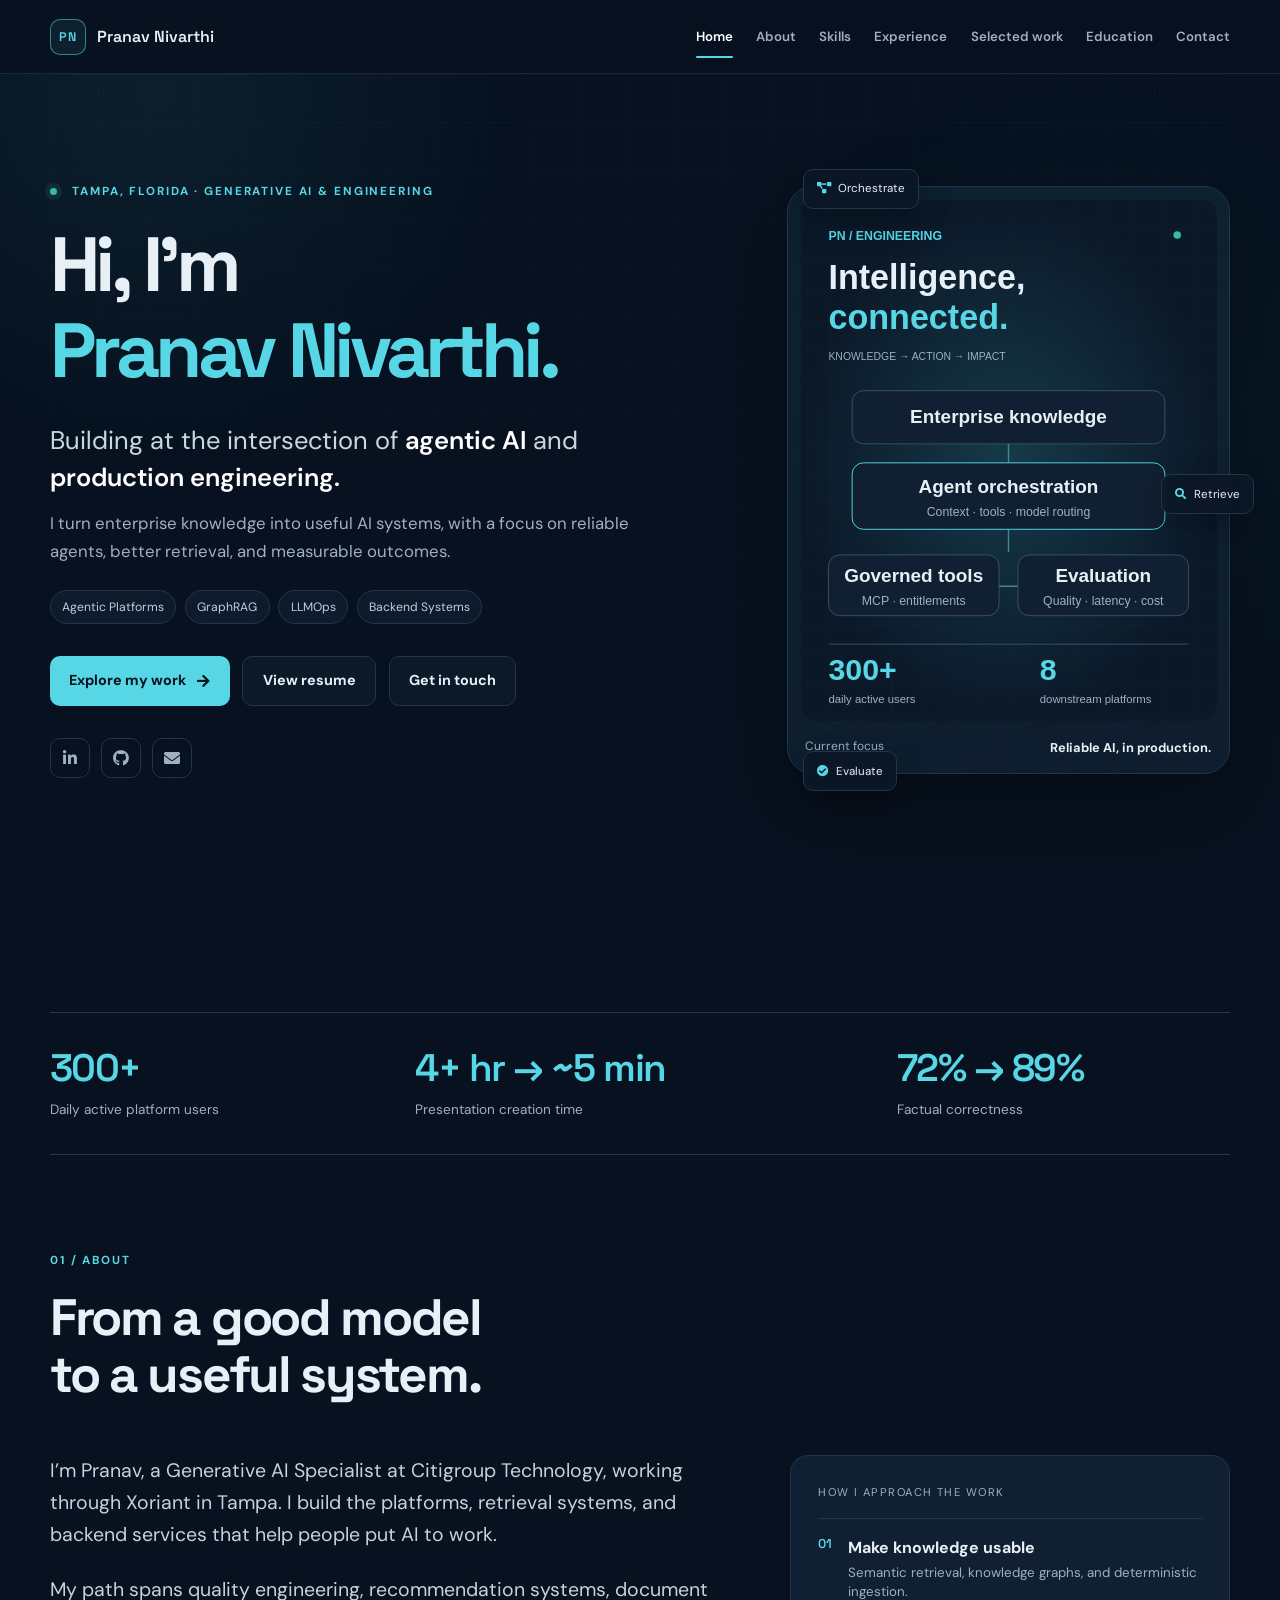
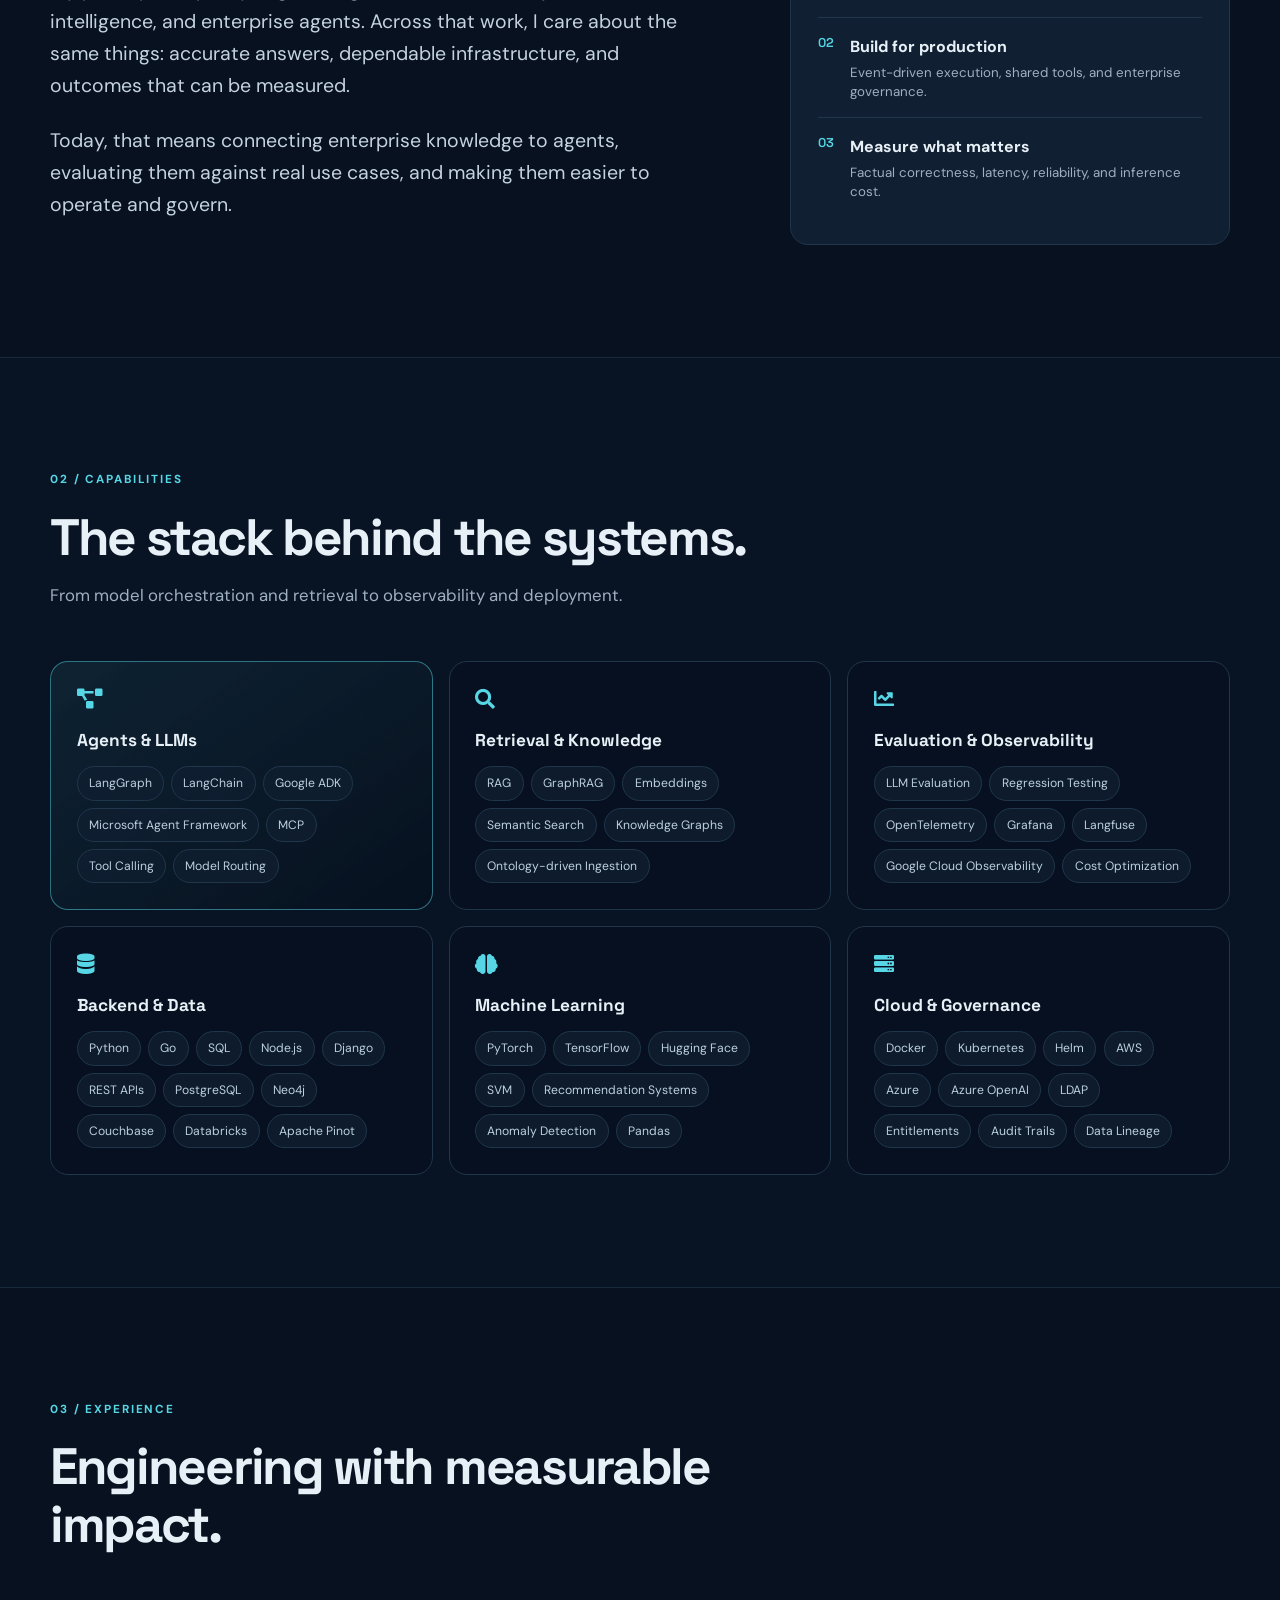
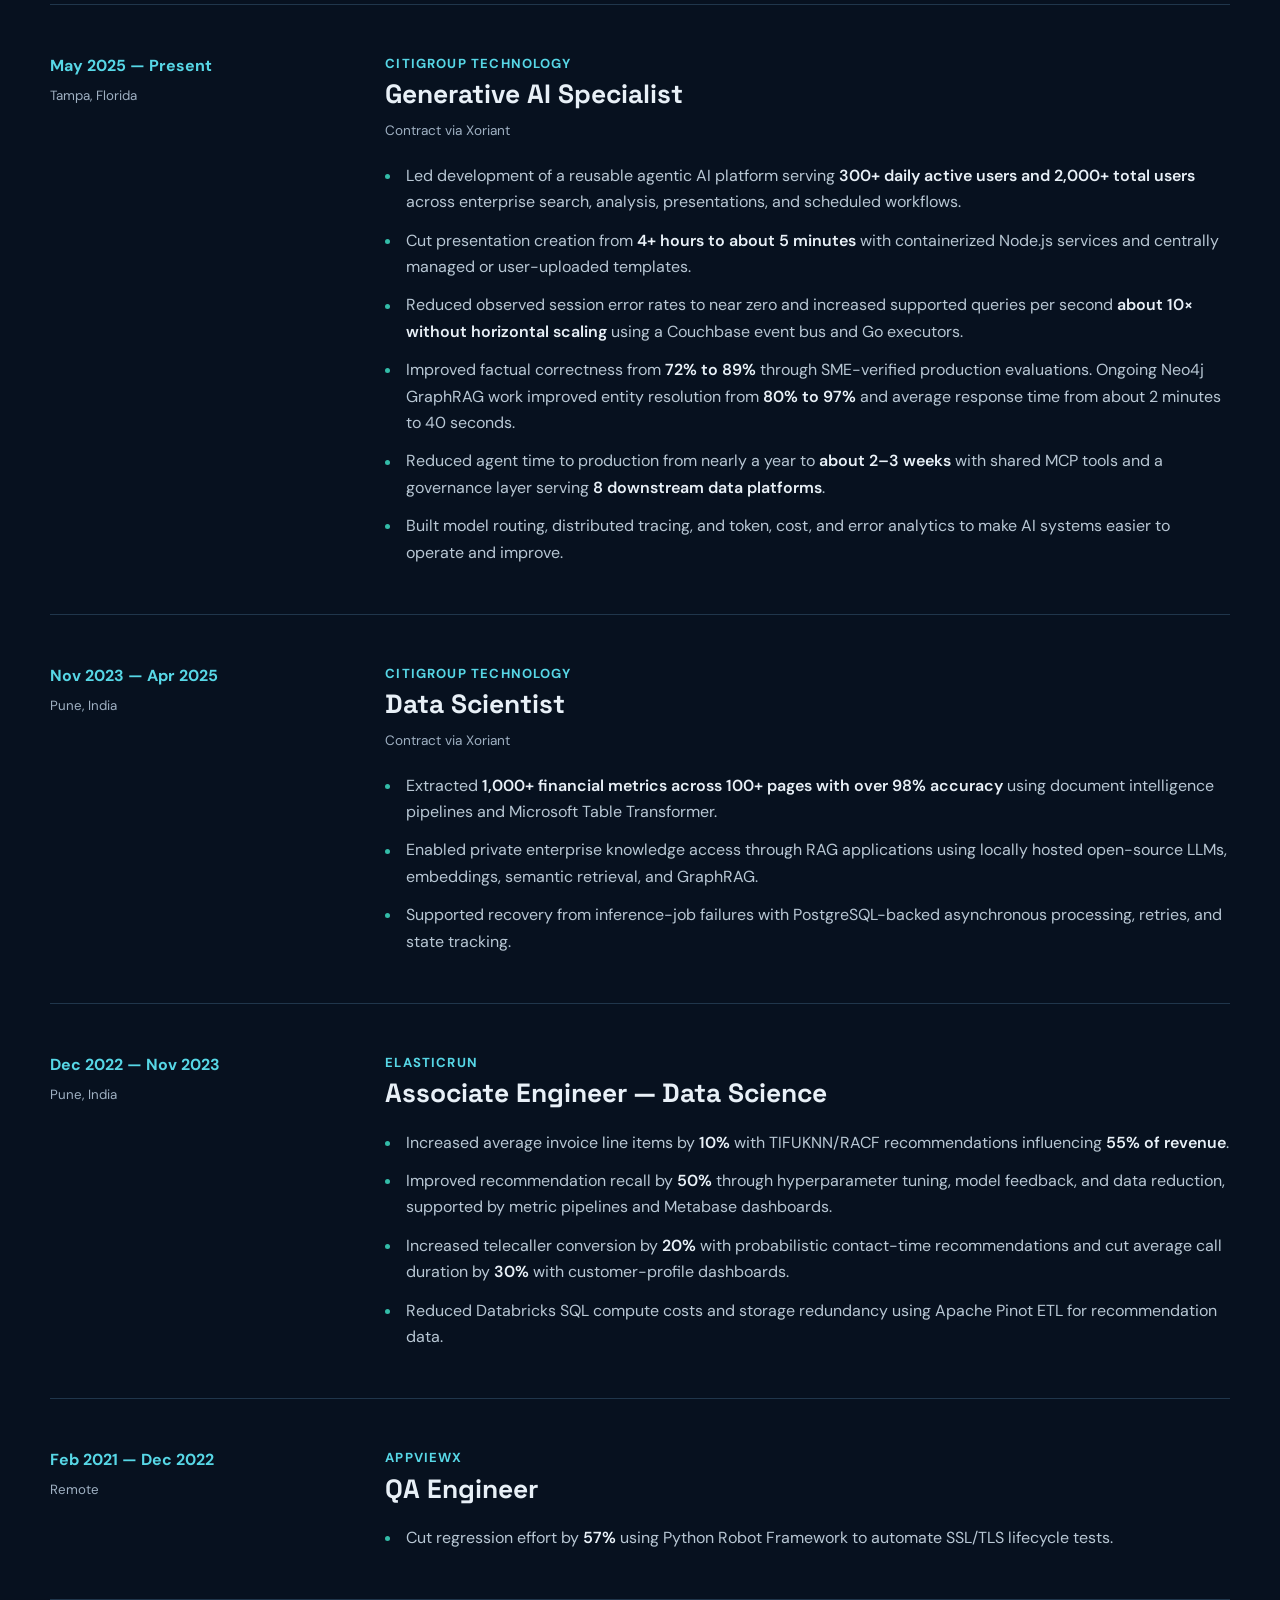
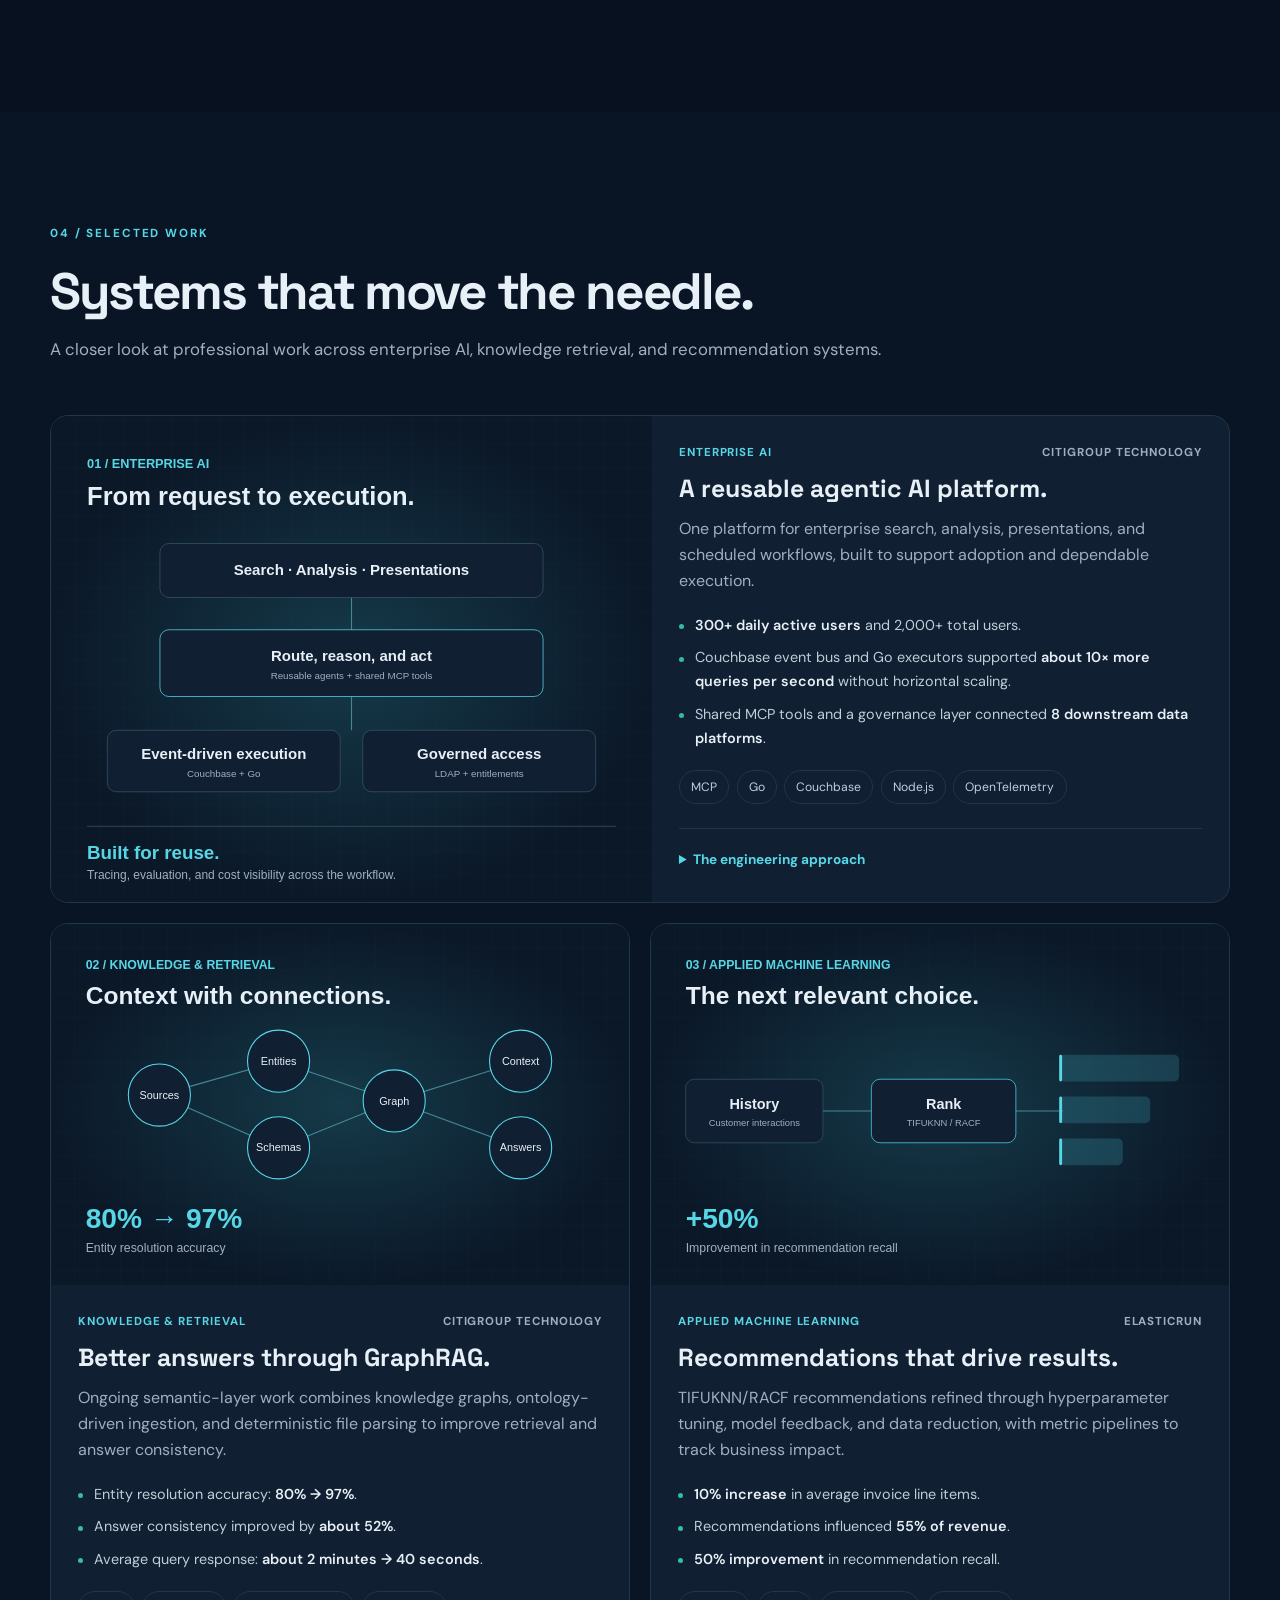
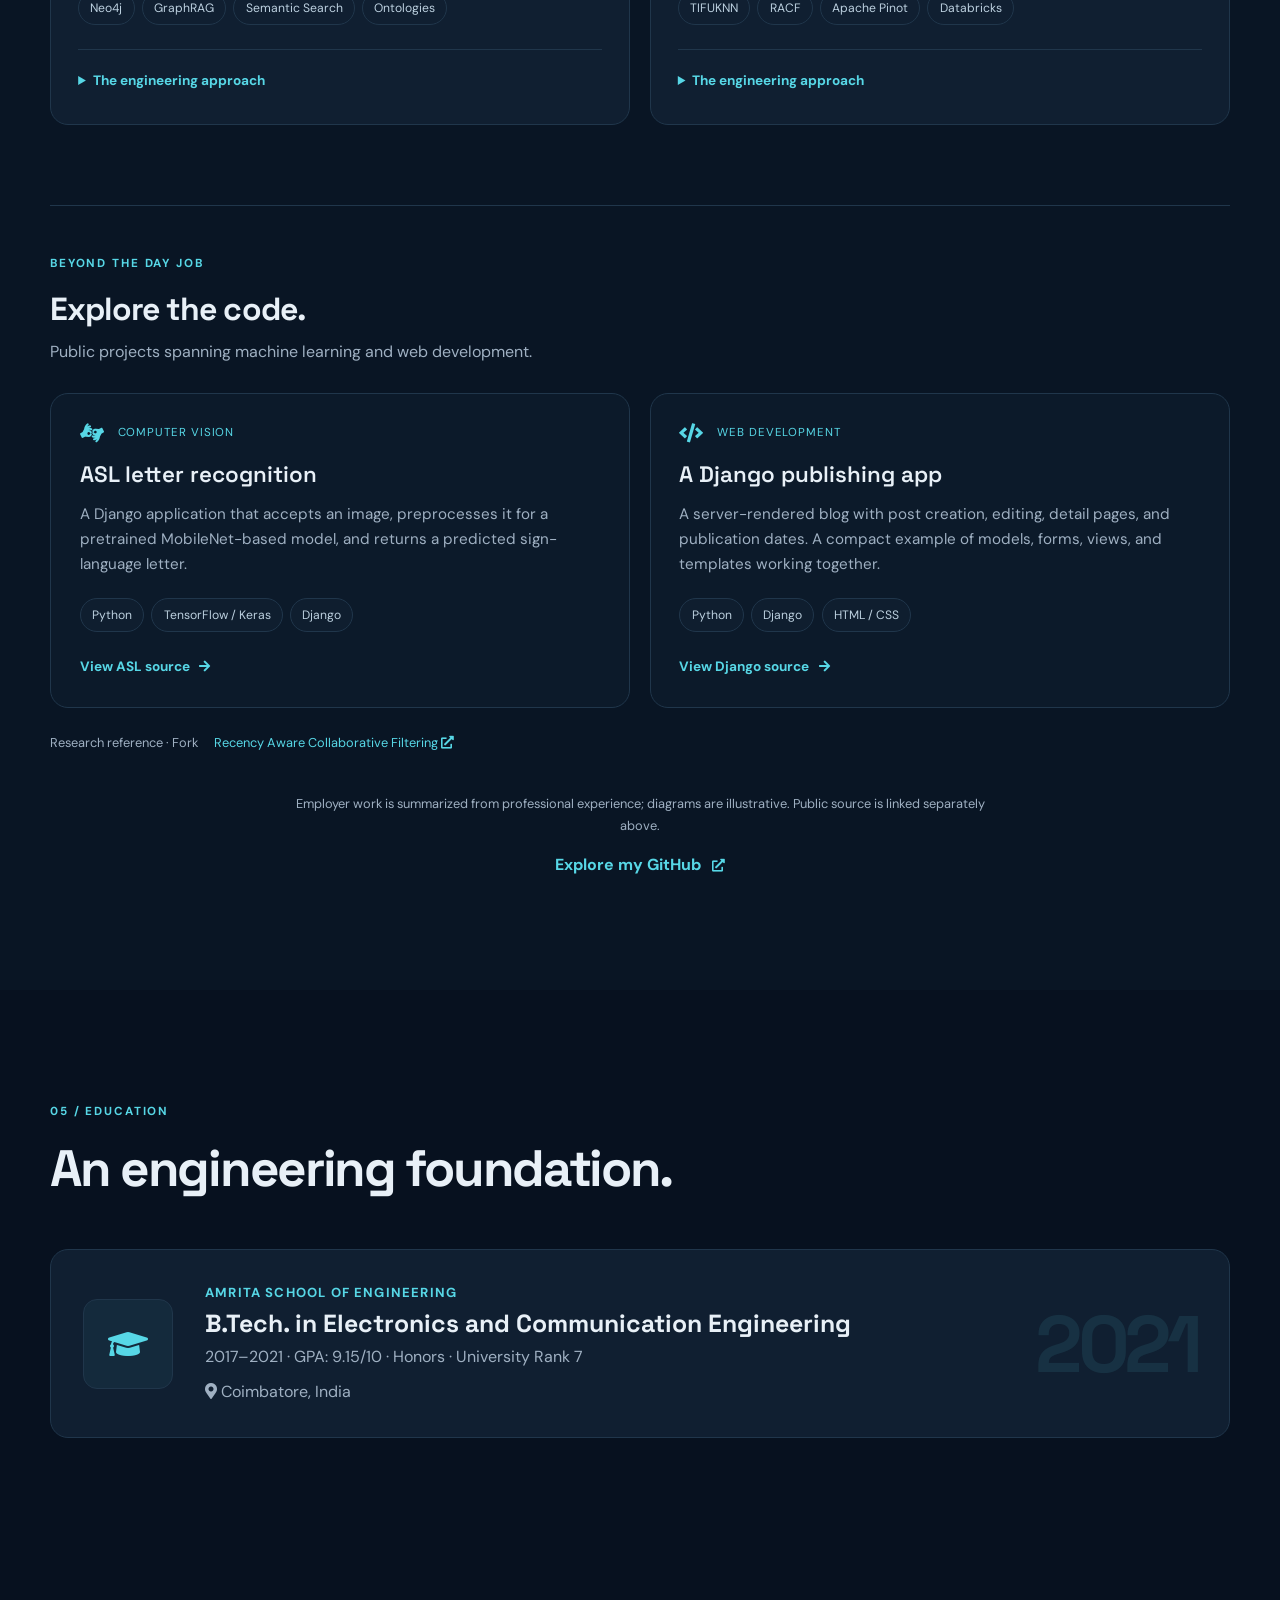
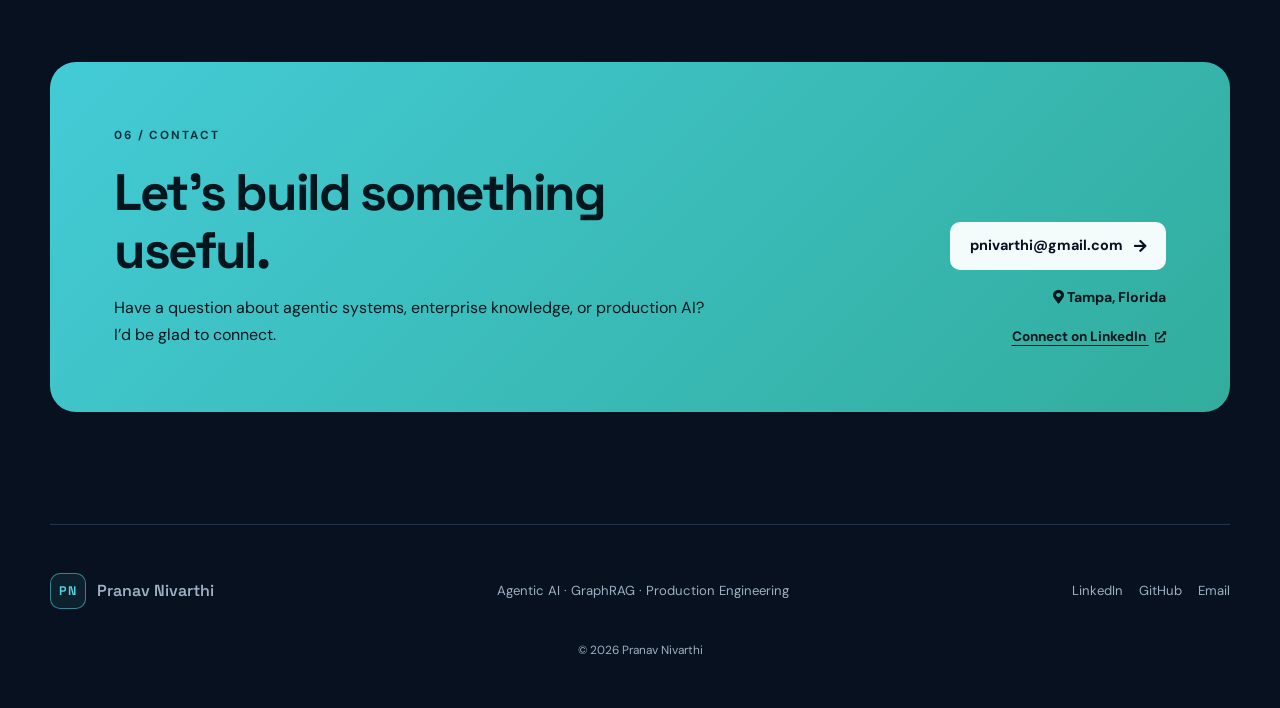
==== index.html @ 1e0ce8ba "Build Pranav Nivarthi portfolio for GitHub Pages" ====
<!DOCTYPE html>
<html lang="en">
<head>
  <meta charset="UTF-8">
  <meta name="viewport" content="width=device-width, initial-scale=1.0">
  <meta name="description" content="Pranav Nivarthi builds production AI systems: agentic platforms, GraphRAG, model evaluation, and reliable enterprise infrastructure. Based in Tampa, Florida.">
  <meta name="author" content="Pranav Nivarthi">
  <meta name="theme-color" content="#07111f">
  <meta property="og:title" content="Pranav Nivarthi | Generative AI & Platform Engineering">
  <meta property="og:description" content="From enterprise knowledge to production AI. Agentic platforms, GraphRAG, and engineering with measurable impact.">
  <meta property="og:type" content="website">
  <meta property="og:url" content="https://pnivarthi.github.io/">
  <meta name="twitter:card" content="summary">
  <title>Pranav Nivarthi | Generative AI & Platform Engineering</title>
  <link rel="canonical" href="https://pnivarthi.github.io/">
  <link rel="icon" type="image/svg+xml" href="./assets/images/favicon.svg">
  <link rel="preconnect" href="https://fonts.googleapis.com">
  <link rel="preconnect" href="https://fonts.gstatic.com" crossorigin>
  <link href="https://fonts.googleapis.com/css2?family=DM+Sans:wght@400;500;600;700&family=Space+Grotesk:wght@500;600;700&display=swap" rel="stylesheet">
  <link rel="stylesheet" href="https://cdnjs.cloudflare.com/ajax/libs/font-awesome/5.15.3/css/all.min.css" crossorigin="anonymous" referrerpolicy="no-referrer">
  <link rel="stylesheet" href="./assets/css/style.css">
</head>
<body>
  <a class="skip-link" href="#main-content">Skip to content</a>
  <header class="site-header" id="top">
    <a href="#home" class="logo" aria-label="Pranav Nivarthi home"><span>PN</span> Pranav Nivarthi</a>
    <button class="menu-toggle" type="button" aria-label="Open navigation" aria-expanded="false" aria-controls="primary-nav"><span class="menu-icon" aria-hidden="true"></span></button>
    <nav class="navbar" id="primary-nav" aria-label="Primary navigation">
      <a class="active" href="#home">Home</a><a href="#about">About</a><a href="#skills">Skills</a><a href="#experience">Experience</a><a href="#projects">Selected work</a><a href="#education">Education</a><a href="#contact">Contact</a>
    </nav>
  </header>

  <main id="main-content">
    <section class="hero" id="home">
      <div class="hero-grid" aria-hidden="true"></div>
      <div class="hero-content reveal">
        <p class="eyebrow"><span class="status-dot"></span> Tampa, Florida · Generative AI & engineering</p>
        <h1>Hi, I’m <span>Pranav Nivarthi.</span></h1>
        <p class="hero-role">Building at the intersection of <strong>agentic AI</strong> and <strong>production engineering.</strong></p>
        <p class="hero-summary">I turn enterprise knowledge into useful AI systems, with a focus on reliable agents, better retrieval, and measurable outcomes.</p>
        <div class="role-list" aria-label="Areas of focus"><span>Agentic Platforms</span><span>GraphRAG</span><span>LLMOps</span><span>Backend Systems</span></div>
        <div class="hero-actions"><a class="button primary" href="#projects">Explore my work <i class="fas fa-arrow-right" aria-hidden="true"></i></a><a class="button secondary" href="./PranavNivarthi.pdf" target="_blank" rel="noopener noreferrer">View resume</a><a class="button secondary" href="mailto:pnivarthi@gmail.com">Get in touch</a></div>
        <div class="social-links" aria-label="Social links">
          <a href="https://www.linkedin.com/in/pranavnivarthi" target="_blank" rel="noopener noreferrer" aria-label="Pranav Nivarthi on LinkedIn"><i class="fab fa-linkedin-in" aria-hidden="true"></i></a>
          <a href="https://github.com/pnivarthi" target="_blank" rel="noopener noreferrer" aria-label="Pranav Nivarthi on GitHub"><i class="fab fa-github" aria-hidden="true"></i></a>
          <a href="mailto:pnivarthi@gmail.com" aria-label="Email Pranav Nivarthi"><i class="fas fa-envelope" aria-hidden="true"></i></a>
        </div>
      </div>
      <div class="hero-visual reveal">
        <div class="portrait-frame system-frame"><img src="./assets/images/agentic-systems.svg" width="440" height="550" alt="Schematic connecting enterprise knowledge, agent orchestration, governed tools, and evaluation into production AI systems"><div class="portrait-caption"><span>Current focus</span><strong>Reliable AI, in production.</strong></div></div>
        <div class="signal-card signal-one"><i class="fas fa-project-diagram" aria-hidden="true"></i><span>Orchestrate</span></div><div class="signal-card signal-two"><i class="fas fa-search" aria-hidden="true"></i><span>Retrieve</span></div><div class="signal-card signal-three"><i class="fas fa-check-circle" aria-hidden="true"></i><span>Evaluate</span></div>
      </div>
    </section>

    <section class="section about" id="about">
      <div class="impact-strip reveal" aria-label="Selected outcomes">
        <div><strong>300+</strong><span>Daily active platform users</span></div>
        <div><strong>4+ hr → ~5 min</strong><span>Presentation creation time</span></div>
        <div><strong>72% → 89%</strong><span>Factual correctness</span></div>
      </div>
      <div class="section-heading reveal"><p class="eyebrow">01 / About</p><h2>From a good model<br>to a useful system.</h2></div>
      <div class="about-layout">
        <div class="about-copy reveal"><p>I’m Pranav, a Generative AI Specialist at Citigroup Technology, working through Xoriant in Tampa. I build the platforms, retrieval systems, and backend services that help people put AI to work.</p><p>My path spans quality engineering, recommendation systems, document intelligence, and enterprise agents. Across that work, I care about the same things: accurate answers, dependable infrastructure, and outcomes that can be measured.</p><p>Today, that means connecting enterprise knowledge to agents, evaluating them against real use cases, and making them easier to operate and govern.</p></div>
        <aside class="focus-panel reveal" aria-label="Professional focus"><p class="panel-label">How I approach the work</p><ul>
          <li><span>01</span><div><strong>Make knowledge usable</strong><small>Semantic retrieval, knowledge graphs, and deterministic ingestion.</small></div></li>
          <li><span>02</span><div><strong>Build for production</strong><small>Event-driven execution, shared tools, and enterprise governance.</small></div></li>
          <li><span>03</span><div><strong>Measure what matters</strong><small>Factual correctness, latency, reliability, and inference cost.</small></div></li>
        </ul></aside>
      </div>
    </section>

    <section class="section skills" id="skills">
      <div class="section-heading reveal"><p class="eyebrow">02 / Capabilities</p><h2>The stack behind the systems.</h2><p>From model orchestration and retrieval to observability and deployment.</p></div>
      <div class="skills-grid">
        <article class="skill-card reveal featured"><i class="fas fa-project-diagram" aria-hidden="true"></i><h3>Agents & LLMs</h3><div class="tags"><span>LangGraph</span><span>LangChain</span><span>Google ADK</span><span>Microsoft Agent Framework</span><span>MCP</span><span>Tool Calling</span><span>Model Routing</span></div></article>
        <article class="skill-card reveal"><i class="fas fa-search" aria-hidden="true"></i><h3>Retrieval & Knowledge</h3><div class="tags"><span>RAG</span><span>GraphRAG</span><span>Embeddings</span><span>Semantic Search</span><span>Knowledge Graphs</span><span>Ontology-driven Ingestion</span></div></article>
        <article class="skill-card reveal"><i class="fas fa-chart-line" aria-hidden="true"></i><h3>Evaluation & Observability</h3><div class="tags"><span>LLM Evaluation</span><span>Regression Testing</span><span>OpenTelemetry</span><span>Grafana</span><span>Langfuse</span><span>Google Cloud Observability</span><span>Cost Optimization</span></div></article>
        <article class="skill-card reveal"><i class="fas fa-database" aria-hidden="true"></i><h3>Backend & Data</h3><div class="tags"><span>Python</span><span>Go</span><span>SQL</span><span>Node.js</span><span>Django</span><span>REST APIs</span><span>PostgreSQL</span><span>Neo4j</span><span>Couchbase</span><span>Databricks</span><span>Apache Pinot</span></div></article>
        <article class="skill-card reveal"><i class="fas fa-brain" aria-hidden="true"></i><h3>Machine Learning</h3><div class="tags"><span>PyTorch</span><span>TensorFlow</span><span>Hugging Face</span><span>SVM</span><span>Recommendation Systems</span><span>Anomaly Detection</span><span>Pandas</span></div></article>
        <article class="skill-card reveal"><i class="fas fa-server" aria-hidden="true"></i><h3>Cloud & Governance</h3><div class="tags"><span>Docker</span><span>Kubernetes</span><span>Helm</span><span>AWS</span><span>Azure</span><span>Azure OpenAI</span><span>LDAP</span><span>Entitlements</span><span>Audit Trails</span><span>Data Lineage</span></div></article>
      </div>
    </section>

    <section class="section experience" id="experience">
      <div class="section-heading reveal"><p class="eyebrow">03 / Experience</p><h2>Engineering with measurable impact.</h2></div>
      <div class="timeline">
        <article class="timeline-item reveal"><div class="timeline-meta"><span>May 2025 — Present</span><small>Tampa, Florida</small></div><div class="timeline-content"><p class="company">Citigroup Technology</p><h3>Generative AI Specialist</h3><p class="employment-note">Contract via Xoriant</p><ul>
          <li>Led development of a reusable agentic AI platform serving <strong>300+ daily active users and 2,000+ total users</strong> across enterprise search, analysis, presentations, and scheduled workflows.</li>
          <li>Cut presentation creation from <strong>4+ hours to about 5 minutes</strong> with containerized Node.js services and centrally managed or user-uploaded templates.</li>
          <li>Reduced observed session error rates to near zero and increased supported queries per second <strong>about 10× without horizontal scaling</strong> using a Couchbase event bus and Go executors.</li>
          <li>Improved factual correctness from <strong>72% to 89%</strong> through SME-verified production evaluations. Ongoing Neo4j GraphRAG work improved entity resolution from <strong>80% to 97%</strong> and average response time from about 2 minutes to 40 seconds.</li>
          <li>Reduced agent time to production from nearly a year to <strong>about 2–3 weeks</strong> with shared MCP tools and a governance layer serving <strong>8 downstream data platforms</strong>.</li>
          <li>Built model routing, distributed tracing, and token, cost, and error analytics to make AI systems easier to operate and improve.</li>
        </ul></div></article>
        <article class="timeline-item reveal"><div class="timeline-meta"><span>Nov 2023 — Apr 2025</span><small>Pune, India</small></div><div class="timeline-content"><p class="company">Citigroup Technology</p><h3>Data Scientist</h3><p class="employment-note">Contract via Xoriant</p><ul>
          <li>Extracted <strong>1,000+ financial metrics across 100+ pages with over 98% accuracy</strong> using document intelligence pipelines and Microsoft Table Transformer.</li>
          <li>Enabled private enterprise knowledge access through RAG applications using locally hosted open-source LLMs, embeddings, semantic retrieval, and GraphRAG.</li>
          <li>Supported recovery from inference-job failures with PostgreSQL-backed asynchronous processing, retries, and state tracking.</li>
        </ul></div></article>
        <article class="timeline-item reveal"><div class="timeline-meta"><span>Dec 2022 — Nov 2023</span><small>Pune, India</small></div><div class="timeline-content"><p class="company">ElasticRun</p><h3>Associate Engineer — Data Science</h3><ul>
          <li>Increased average invoice line items by <strong>10%</strong> with TIFUKNN/RACF recommendations influencing <strong>55% of revenue</strong>.</li>
          <li>Improved recommendation recall by <strong>50%</strong> through hyperparameter tuning, model feedback, and data reduction, supported by metric pipelines and Metabase dashboards.</li>
          <li>Increased telecaller conversion by <strong>20%</strong> with probabilistic contact-time recommendations and cut average call duration by <strong>30%</strong> with customer-profile dashboards.</li>
          <li>Reduced Databricks SQL compute costs and storage redundancy using Apache Pinot ETL for recommendation data.</li>
        </ul></div></article>
        <article class="timeline-item reveal"><div class="timeline-meta"><span>Feb 2021 — Dec 2022</span><small>Remote</small></div><div class="timeline-content"><p class="company">AppViewX</p><h3>QA Engineer</h3><ul><li>Cut regression effort by <strong>57%</strong> using Python Robot Framework to automate SSL/TLS lifecycle tests.</li></ul></div></article>
      </div>
    </section>

    <section class="section projects" id="projects">
      <div class="section-heading reveal"><p class="eyebrow">04 / Selected work</p><h2>Systems that move the needle.</h2><p>A closer look at professional work across enterprise AI, knowledge retrieval, and recommendation systems.</p></div>
      <div class="project-grid">
        <article class="project-card project-wide reveal"><img src="./assets/images/projects/enterprise-agents.svg" width="800" height="640" loading="lazy" alt="Illustrative architecture of enterprise agents connecting model routing, governed MCP tools, and event-driven execution"><div class="project-body"><div class="project-kicker"><span>Enterprise AI</span><span>Citigroup Technology</span></div><h3>A reusable agentic AI platform.</h3><p>One platform for enterprise search, analysis, presentations, and scheduled workflows, built to support adoption and dependable execution.</p><ul><li><strong>300+ daily active users</strong> and 2,000+ total users.</li><li>Couchbase event bus and Go executors supported <strong>about 10× more queries per second</strong> without horizontal scaling.</li><li>Shared MCP tools and a governance layer connected <strong>8 downstream data platforms</strong>.</li></ul><div class="tech-line"><span>MCP</span><span>Go</span><span>Couchbase</span><span>Node.js</span><span>OpenTelemetry</span></div><details class="engineering-detail"><summary>The engineering approach</summary><p>Reusable tools and contextual tool gating keep agents focused on the task. Question-complexity routing balances model capability with inference cost, with escalation at configured response-time or LLM-call thresholds. Distributed tracing and SME-reviewed evaluations make quality, latency, and cost visible.</p></details></div></article>
        <article class="project-card reveal"><img src="./assets/images/projects/knowledge-retrieval.svg" width="800" height="500" loading="lazy" alt="Schematic of connected enterprise entities leading to semantic retrieval and evaluated answers"><div class="project-body"><div class="project-kicker"><span>Knowledge & Retrieval</span><span>Citigroup Technology</span></div><h3>Better answers through GraphRAG.</h3><p>Ongoing semantic-layer work combines knowledge graphs, ontology-driven ingestion, and deterministic file parsing to improve retrieval and answer consistency.</p><ul><li>Entity resolution accuracy: <strong>80% → 97%</strong>.</li><li>Answer consistency improved by <strong>about 52%</strong>.</li><li>Average query response: <strong>about 2 minutes → 40 seconds</strong>.</li></ul><div class="tech-line"><span>Neo4j</span><span>GraphRAG</span><span>Semantic Search</span><span>Ontologies</span></div><details class="engineering-detail"><summary>The engineering approach</summary><p>A source-agnostic semantic layer brings structured and unstructured knowledge into a common representation. Schema, metadata, and relationship extraction support graph-based context; LDAP, entitlements, approvals, and audit trails govern access through shared MCP tools.</p></details></div></article>
        <article class="project-card reveal"><img src="./assets/images/projects/recommendation-systems.svg" width="800" height="500" loading="lazy" alt="Illustration of interaction history feeding recommendation models and ranked product suggestions"><div class="project-body"><div class="project-kicker"><span>Applied Machine Learning</span><span>ElasticRun</span></div><h3>Recommendations that drive results.</h3><p>TIFUKNN/RACF recommendations refined through hyperparameter tuning, model feedback, and data reduction, with metric pipelines to track business impact.</p><ul><li><strong>10% increase</strong> in average invoice line items.</li><li>Recommendations influenced <strong>55% of revenue</strong>.</li><li><strong>50% improvement</strong> in recommendation recall.</li></ul><div class="tech-line"><span>TIFUKNN</span><span>RACF</span><span>Apache Pinot</span><span>Databricks</span></div><details class="engineering-detail"><summary>The engineering approach</summary><p>Model feedback, hyperparameter tuning, and data reduction improved retrieval of relevant products. Metric pipelines and Metabase dashboards connected model quality to business outcomes, while separate Apache Pinot ETL work reduced Databricks compute overhead and storage redundancy.</p></details></div></article>
      </div>

      <div class="public-work reveal">
        <div class="public-work-heading"><p class="eyebrow">Beyond the day job</p><h3>Explore the code.</h3><p>Public projects spanning machine learning and web development.</p></div>
        <div class="repo-grid">
          <article class="repo-card"><div class="repo-heading"><i class="fas fa-american-sign-language-interpreting" aria-hidden="true"></i><span>Computer vision</span></div><h4>ASL letter recognition</h4><p>A Django application that accepts an image, preprocesses it for a pretrained MobileNet-based model, and returns a predicted sign-language letter.</p><div class="tech-line"><span>Python</span><span>TensorFlow / Keras</span><span>Django</span></div><a class="text-link" href="https://github.com/pnivarthi/ASL" target="_blank" rel="noopener noreferrer">View ASL source <i class="fas fa-arrow-right" aria-hidden="true"></i></a></article>
          <article class="repo-card"><div class="repo-heading"><i class="fas fa-code" aria-hidden="true"></i><span>Web development</span></div><h4>A Django publishing app</h4><p>A server-rendered blog with post creation, editing, detail pages, and publication dates. A compact example of models, forms, views, and templates working together.</p><div class="tech-line"><span>Python</span><span>Django</span><span>HTML / CSS</span></div><a class="text-link" href="https://github.com/pnivarthi/Django" target="_blank" rel="noopener noreferrer">View Django source <i class="fas fa-arrow-right" aria-hidden="true"></i></a></article>
        </div>
        <p class="research-link"><span>Research reference · Fork</span><a href="https://github.com/pnivarthi/RACF" target="_blank" rel="noopener noreferrer">Recency Aware Collaborative Filtering <i class="fas fa-external-link-alt" aria-hidden="true"></i></a></p>
      </div>
      <div class="section-action reveal"><p class="work-note">Employer work is summarized from professional experience; diagrams are illustrative. Public source is linked separately above.</p><a class="text-link" href="https://github.com/pnivarthi?tab=repositories" target="_blank" rel="noopener noreferrer">Explore my GitHub <i class="fas fa-external-link-alt" aria-hidden="true"></i></a></div>
    </section>

    <section class="section education" id="education">
      <div class="section-heading reveal"><p class="eyebrow">05 / Education</p><h2>An engineering foundation.</h2></div>
      <article class="education-card reveal"><div class="education-mark" aria-hidden="true"><i class="fas fa-graduation-cap"></i></div><div><p class="company">Amrita School of Engineering</p><h3>B.Tech. in Electronics and Communication Engineering</h3><p>2017–2021 · GPA: 9.15/10 · Honors · University Rank 7</p><p class="location"><i class="fas fa-map-marker-alt" aria-hidden="true"></i> Coimbatore, India</p></div><span class="education-year" aria-hidden="true">2021</span></article>
    </section>

    <section class="section contact" id="contact">
      <div class="contact-card reveal"><div><p class="eyebrow">06 / Contact</p><h2>Let’s build something useful.</h2><p>Have a question about agentic systems, enterprise knowledge, or production AI? I’d be glad to connect.</p></div><div class="contact-actions"><a class="button light" href="mailto:pnivarthi@gmail.com">pnivarthi@gmail.com <i class="fas fa-arrow-right" aria-hidden="true"></i></a><p><i class="fas fa-map-marker-alt" aria-hidden="true"></i> Tampa, Florida</p><a class="contact-link" href="https://www.linkedin.com/in/pranavnivarthi" target="_blank" rel="noopener noreferrer">Connect on LinkedIn <i class="fas fa-external-link-alt" aria-hidden="true"></i></a></div></div>
    </section>
  </main>

  <footer class="site-footer"><a href="#home" class="logo"><span>PN</span> Pranav Nivarthi</a><p>Agentic AI · GraphRAG · Production Engineering</p><div class="footer-links"><a href="https://www.linkedin.com/in/pranavnivarthi" target="_blank" rel="noopener noreferrer">LinkedIn</a><a href="https://github.com/pnivarthi" target="_blank" rel="noopener noreferrer">GitHub</a><a href="mailto:pnivarthi@gmail.com">Email</a></div><p class="copyright">© <span id="year">2026</span> Pranav Nivarthi</p></footer>
  <a href="#home" class="scroll-top" aria-label="Back to top"><i class="fas fa-arrow-up" aria-hidden="true"></i></a>
  <script src="./assets/js/script.js"></script>
</body>
</html>
---- assets/css/style.css ----
:root{--ink:#e8f0f7;--muted:#9fb0c2;--navy:#07111f;--navy-2:#0b1828;--panel:#101f31;--line:#20364b;--cyan:#57d7e6;--teal:#33bca8;--white:#fff;--max:1180px;--radius:18px}
*{box-sizing:border-box;margin:0;padding:0}html{scroll-behavior:smooth;scroll-padding-top:84px}body{background:var(--navy);color:var(--ink);font-family:"DM Sans",sans-serif;font-size:16px;line-height:1.65;overflow-x:hidden}body::before{content:"";position:fixed;inset:0;pointer-events:none;background:radial-gradient(circle at 12% 10%,rgba(87,215,230,.07),transparent 28%),radial-gradient(circle at 85% 45%,rgba(51,188,168,.05),transparent 30%);z-index:-1}a{color:inherit;text-decoration:none}img{display:block;max-width:100%}button{font:inherit}.skip-link{position:fixed;left:1rem;top:-5rem;background:var(--white);color:var(--navy);padding:.7rem 1rem;z-index:2000;border-radius:8px}.skip-link:focus{top:1rem}
.site-header{height:74px;position:fixed;inset:0 0 auto;z-index:1000;display:flex;align-items:center;justify-content:space-between;padding:0 max(24px,calc((100vw - var(--max))/2));background:rgba(7,17,31,.88);border-bottom:1px solid rgba(159,176,194,.14);backdrop-filter:blur(16px)}.logo{display:inline-flex;align-items:center;gap:.7rem;font:600 1rem "Space Grotesk",sans-serif;white-space:nowrap}.logo span{display:grid;place-items:center;width:36px;height:36px;border:1px solid rgba(87,215,230,.55);border-radius:10px;color:var(--cyan);font-size:.78rem;letter-spacing:.08em;background:rgba(87,215,230,.08)}.navbar{display:flex;align-items:center;gap:1.45rem}.navbar a{font-size:.83rem;color:var(--muted);font-weight:600;position:relative}.navbar a:hover,.navbar a.active{color:var(--white)}.navbar a.active::after{content:"";position:absolute;left:0;right:0;bottom:-11px;height:2px;background:var(--cyan);border-radius:2px}.menu-toggle{display:none;border:0;background:none;color:var(--white);font-size:1.3rem;cursor:pointer}
.hero{min-height:100vh;max-width:var(--max);margin:auto;padding:140px 0 80px;display:grid;grid-template-columns:1.1fr .78fr;align-items:center;gap:7rem;position:relative}.hero-grid{position:absolute;inset:74px -20vw 0;z-index:-1;opacity:.14;background-image:linear-gradient(rgba(87,215,230,.25) 1px,transparent 1px),linear-gradient(90deg,rgba(87,215,230,.25) 1px,transparent 1px);background-size:48px 48px;mask-image:linear-gradient(to bottom,black,transparent 85%)}.eyebrow{text-transform:uppercase;letter-spacing:.16em;color:var(--cyan);font-size:.73rem;font-weight:700;margin-bottom:1.2rem}.status-dot{display:inline-block;width:7px;height:7px;background:var(--teal);box-shadow:0 0 0 5px rgba(51,188,168,.12);border-radius:50%;margin-right:.65rem}h1,h2,h3{font-family:"Space Grotesk",sans-serif;line-height:1.12}h1{font-size:clamp(3.6rem,6vw,6.5rem);letter-spacing:-.06em;max-width:850px}h1 span{display:block;color:var(--cyan)}.hero-role{font-size:clamp(1.25rem,2vw,1.65rem);line-height:1.45;max-width:720px;margin:1.8rem 0 .9rem;color:#c9d7e3}.hero-role strong{color:var(--white);font-weight:600}.hero-summary{color:var(--muted);max-width:660px;font-size:1.05rem}.role-list{display:flex;flex-wrap:wrap;gap:.55rem;margin:1.5rem 0 2rem}.role-list span,.tags span,.tech-line span{font-size:.76rem;border:1px solid var(--line);background:rgba(16,31,49,.78);color:#bcd0df;border-radius:99px;padding:.38rem .7rem}.hero-actions{display:flex;flex-wrap:wrap;gap:.8rem}.button{min-height:48px;padding:.75rem 1.2rem;border-radius:10px;display:inline-flex;align-items:center;justify-content:center;gap:.7rem;font-weight:700;font-size:.9rem;transition:.2s ease}.button.primary{background:var(--cyan);color:#04131d}.button.primary:hover{background:#80e5ef;transform:translateY(-2px)}.button.secondary{border:1px solid var(--line);background:rgba(16,31,49,.65)}.button.secondary:hover{border-color:var(--cyan);color:var(--cyan)}.social-links{display:flex;gap:.7rem;margin-top:2rem}.social-links a{width:40px;height:40px;display:grid;place-items:center;color:var(--muted);border:1px solid var(--line);border-radius:10px}.social-links a:hover{color:var(--cyan);border-color:var(--cyan)}
.hero-visual{position:relative}.portrait-frame{padding:12px;border:1px solid var(--line);border-radius:26px;background:linear-gradient(145deg,rgba(87,215,230,.08),rgba(16,31,49,.88));box-shadow:0 32px 80px rgba(0,0,0,.3)}.portrait-frame img{aspect-ratio:4/5;object-fit:cover;object-position:top center;border-radius:18px;filter:saturate(.88) contrast(1.03)}.portrait-caption{display:flex;justify-content:space-between;gap:1rem;padding:1rem .35rem .2rem}.portrait-caption span{color:var(--muted);font-size:.75rem}.portrait-caption strong{font-size:.8rem;text-align:right}.signal-card{position:absolute;padding:.6rem .8rem;background:rgba(11,24,40,.95);border:1px solid var(--line);border-radius:10px;font-size:.72rem;box-shadow:0 12px 30px rgba(0,0,0,.25)}.signal-card i{color:var(--cyan);margin-right:.45rem}.signal-one{left:-12%;top:14%}.signal-two{right:-10%;top:43%}.signal-three{left:-8%;bottom:17%}
.section{max-width:var(--max);margin:auto;padding:112px 0}.section-heading{margin-bottom:3.2rem;max-width:760px}.section-heading h2,.contact h2{font-size:clamp(2.3rem,4vw,4.2rem);letter-spacing:-.045em}.section-heading>p:last-child:not(.eyebrow){color:var(--muted);margin-top:1rem;font-size:1.05rem}.about-layout{display:grid;grid-template-columns:1.2fr .8fr;gap:5rem;align-items:start}.about-copy{font-size:1.22rem;color:#c4d2de}.about-copy p+p{margin-top:1.4rem}.focus-panel{background:var(--panel);border:1px solid var(--line);border-radius:var(--radius);padding:1.7rem}.panel-label{font-size:.7rem;text-transform:uppercase;letter-spacing:.13em;color:var(--muted);margin-bottom:1rem}.focus-panel ul,.timeline ul,.project-card ul,.credential-panel ul{list-style:none}.focus-panel li{display:flex;gap:1rem;padding:1rem 0;border-top:1px solid var(--line)}.focus-panel li>span{color:var(--cyan);font:600 .8rem "Space Grotesk"}.focus-panel strong,.focus-panel small{display:block}.focus-panel small{color:var(--muted);margin-top:.2rem;line-height:1.4}
.skills{max-width:none;background:rgba(11,24,40,.58);border-block:1px solid rgba(32,54,75,.65)}.skills>.section-heading,.skills-grid{max-width:var(--max);margin-left:auto;margin-right:auto}.skills-grid{display:grid;grid-template-columns:repeat(3,1fr);gap:1rem}.skill-card{padding:1.6rem;border:1px solid var(--line);background:rgba(7,17,31,.75);border-radius:var(--radius);min-height:225px}.skill-card.featured{border-color:rgba(87,215,230,.48);background:linear-gradient(145deg,rgba(87,215,230,.08),rgba(7,17,31,.88))}.skill-card>i{color:var(--cyan);font-size:1.25rem;margin-bottom:1.4rem}.skill-card h3{font-size:1.08rem;margin-bottom:1rem}.tags,.tech-line{display:flex;flex-wrap:wrap;gap:.45rem}
.timeline{border-top:1px solid var(--line)}.timeline-item{display:grid;grid-template-columns:.34fr 1fr;gap:3rem;padding:3rem 0;border-bottom:1px solid var(--line)}.timeline-meta span,.timeline-meta small{display:block}.timeline-meta span{font-weight:700;color:var(--cyan)}.timeline-meta small{color:var(--muted);margin-top:.35rem}.company{color:var(--cyan);font-weight:700;font-size:.82rem;text-transform:uppercase;letter-spacing:.09em}.timeline-content h3{font-size:1.65rem;margin:.35rem 0 1.3rem}.timeline-content ul{display:grid;gap:.75rem;color:#b8c7d4}.timeline-content li{position:relative;padding-left:1.3rem}.timeline-content li::before,.project-card li::before{content:"";position:absolute;left:0;top:.7em;width:5px;height:5px;background:var(--teal);border-radius:50%}
.projects{max-width:none;background:#091524}.projects>.section-heading,.project-grid,.section-action{max-width:var(--max);margin-left:auto;margin-right:auto}.project-grid{display:grid;grid-template-columns:repeat(2,1fr);gap:1.2rem}.project-card{overflow:hidden;border:1px solid var(--line);border-radius:var(--radius);background:var(--panel)}.project-card.project-wide{grid-column:1/-1;display:grid;grid-template-columns:1.02fr .98fr}.project-card img{width:100%;aspect-ratio:16/10;object-fit:cover}.project-wide img{height:100%;aspect-ratio:auto}.project-body{padding:1.7rem}.project-kicker{display:flex;justify-content:space-between;gap:1rem;color:var(--cyan);font-size:.72rem;text-transform:uppercase;letter-spacing:.08em;font-weight:700}.project-kicker time,.project-kicker span:last-child:not(:first-child){color:var(--muted)}.project-body h3{font-size:1.55rem;margin:.8rem 0}.project-body>p{color:var(--muted)}.project-body ul{display:grid;gap:.55rem;margin:1.2rem 0;color:#c0ced9;font-size:.9rem}.project-body li{position:relative;padding-left:1rem}.section-action{text-align:center;margin-top:2.5rem}.text-link{color:var(--cyan);font-weight:700}.text-link i{margin-left:.4rem;font-size:.8rem}
.education-card{position:relative;display:grid;grid-template-columns:110px 1fr auto;align-items:center;gap:2rem;padding:2rem;border:1px solid var(--line);border-radius:var(--radius);background:var(--panel);overflow:hidden}.education-card img{width:110px;height:90px;object-fit:contain;background:#fff;border-radius:10px;padding:.5rem}.education-card h3{font-size:1.55rem;margin:.4rem 0}.education-card p:not(.company){color:var(--muted)}.education-card .location{margin-top:.5rem}.education-year{font:700 5rem "Space Grotesk";color:rgba(87,215,230,.1);letter-spacing:-.07em}
.credentials{max-width:none;background:rgba(11,24,40,.58);border-block:1px solid rgba(32,54,75,.65)}.credentials>.section-heading,.credentials-grid{max-width:var(--max);margin-left:auto;margin-right:auto}.credentials-grid{display:grid;grid-template-columns:1fr 1fr;gap:1.2rem}.credential-panel{padding:2rem;border:1px solid var(--line);background:rgba(7,17,31,.76);border-radius:var(--radius)}.credential-panel h3{font-size:1.4rem;margin-bottom:1.5rem}.credential-panel ul{display:grid}.credential-panel li{display:flex;gap:1rem;align-items:flex-start;padding:1rem 0;border-top:1px solid var(--line)}.credential-panel li>i{color:var(--cyan);width:20px;margin-top:.35rem}.credential-panel strong,.credential-panel span{display:block}.credential-panel span{color:var(--muted);font-size:.85rem;margin-top:.2rem}
.contact-card{display:grid;grid-template-columns:1.2fr .8fr;gap:4rem;align-items:end;padding:clamp(2rem,5vw,4.5rem);background:linear-gradient(135deg,#43cbd6,#32ad9d);color:#03151d;border-radius:26px}.contact-card .eyebrow{color:#07313a}.contact-card>div>p:last-child{max-width:650px;margin-top:1rem}.contact-actions{display:flex;flex-direction:column;align-items:flex-end;gap:1rem}.button.light{background:#f3fbfb;color:#07111f;max-width:100%;overflow-wrap:anywhere}.contact-actions p{font-size:.88rem;font-weight:700}.site-footer{max-width:var(--max);margin:auto;padding:3rem 0;display:grid;grid-template-columns:auto 1fr auto;gap:2rem;align-items:center;border-top:1px solid var(--line);color:var(--muted);font-size:.82rem}.site-footer>p:nth-of-type(1){text-align:center}.footer-links{display:flex;gap:1rem}.footer-links a:hover{color:var(--cyan)}.copyright{grid-column:1/-1;text-align:center;font-size:.74rem}.scroll-top{position:fixed;right:1.2rem;bottom:1.2rem;width:42px;height:42px;display:grid;place-items:center;background:var(--cyan);color:var(--navy);border-radius:10px;opacity:0;visibility:hidden;transform:translateY(8px);transition:.2s;z-index:900}.scroll-top.visible{opacity:1;visibility:visible;transform:none}.reveal{opacity:0;transform:translateY(20px);transition:opacity .65s ease,transform .65s ease}.reveal.in-view{opacity:1;transform:none}
@media(max-width:1228px){.hero,.section,.site-footer{margin-left:24px;margin-right:24px}.skills>.section-heading,.skills-grid,.projects>.section-heading,.project-grid,.section-action,.credentials>.section-heading,.credentials-grid{margin-left:24px;margin-right:24px}}
@media(max-width:980px){.navbar{position:fixed;top:74px;right:0;bottom:0;width:min(340px,84vw);padding:2rem;display:flex;flex-direction:column;align-items:flex-start;background:#0b1828;border-left:1px solid var(--line);transform:translateX(105%);transition:.25s}.navbar.open{transform:none}.navbar a{font-size:1rem;width:100%;padding:.5rem 0}.navbar a.active::after{display:none}.menu-toggle{display:block}.hero{grid-template-columns:1fr;gap:4rem;padding-top:130px}.hero-visual{max-width:480px;margin:auto}.about-layout{grid-template-columns:1fr;gap:2rem}.skills-grid{grid-template-columns:repeat(2,1fr)}.project-card.project-wide{display:block}.project-wide img{aspect-ratio:16/10}.site-footer{grid-template-columns:1fr;text-align:center}.site-footer .logo,.footer-links{justify-self:center}.site-footer>p:nth-of-type(1){text-align:center}.copyright{grid-column:auto}}
@media(max-width:700px){html{scroll-padding-top:72px}.site-header{height:66px;padding:0 18px}.navbar{top:66px}.site-header .logo{font-size:.88rem}.hero,.section,.site-footer{margin-left:18px;margin-right:18px}.skills>.section-heading,.skills-grid,.projects>.section-heading,.project-grid,.section-action,.credentials>.section-heading,.credentials-grid{margin-left:18px;margin-right:18px}.hero{padding-top:110px}.section{padding-top:82px;padding-bottom:82px}h1{font-size:3.35rem}.signal-card{display:none}.skills-grid,.project-grid,.credentials-grid{grid-template-columns:1fr}.timeline-item{grid-template-columns:1fr;gap:1.2rem}.education-card{grid-template-columns:74px 1fr;gap:1rem}.education-card img{width:74px;height:70px}.education-year{display:none}.contact-card{grid-template-columns:1fr;gap:2rem}.contact-actions{align-items:flex-start}.site-footer{padding:2.5rem 0}.site-footer>p:nth-of-type(1){display:none}}
@media(max-width:420px){h1{font-size:2.9rem}.hero-actions .button{width:100%}.portrait-caption{display:block}.portrait-caption strong{display:block;text-align:left;margin-top:.25rem}.project-body{padding:1.25rem}.project-kicker{display:block}.project-kicker time{display:block;margin-top:.3rem}.contact-card{padding:1.6rem}.button.light{font-size:.8rem}}
@media(prefers-reduced-motion:reduce){html{scroll-behavior:auto}*,*::before,*::after{animation-duration:.01ms!important;transition-duration:.01ms!important}.reveal{opacity:1;transform:none}}
.hero-content,.hero-visual{min-width:0}h1 span{overflow-wrap:anywhere}.menu-toggle{width:42px;height:42px;padding:10px}.menu-icon,.menu-icon::before,.menu-icon::after{display:block;width:22px;height:2px;background:currentColor;border-radius:2px;transition:.2s}.menu-icon{position:relative}.menu-icon::before,.menu-icon::after{content:"";position:absolute;left:0}.menu-icon::before{top:-7px}.menu-icon::after{top:7px}.menu-toggle[aria-expanded="true"] .menu-icon{background:transparent}.menu-toggle[aria-expanded="true"] .menu-icon::before{top:0;transform:rotate(45deg)}.menu-toggle[aria-expanded="true"] .menu-icon::after{top:0;transform:rotate(-45deg)}

/* Pranav portfolio: additions use the reference design tokens and breakpoints. */
:focus-visible{outline:2px solid var(--cyan);outline-offset:5px;border-radius:4px}
html:not(.js) .reveal{opacity:1;transform:none}
.system-frame img{filter:none;height:auto}
.impact-strip{display:grid;grid-template-columns:1fr 1.35fr 1fr;gap:2rem;border-block:1px solid var(--line);padding:2rem 0;margin-bottom:6rem}
.impact-strip>div{display:flex;flex-direction:column;gap:.5rem}
.impact-strip strong{font:600 clamp(1.8rem,3vw,2.75rem)/1.2 "Space Grotesk",sans-serif;letter-spacing:-.04em;color:var(--cyan)}
.impact-strip span{font-size:.85rem;color:var(--muted)}
.employment-note{color:var(--muted);font-size:.85rem;margin:-.65rem 0 1.25rem}
.timeline-content li strong,.project-body li strong{color:var(--ink);font-weight:600}
.work-note{max-width:700px;margin:0 auto 1rem;font-size:.8rem;color:var(--muted)}
.engineering-detail{margin-top:1.5rem;padding-top:1rem;border-top:1px solid var(--line)}
.engineering-detail summary{color:var(--cyan);cursor:pointer;font-size:.85rem;font-weight:700;padding:.25rem 0}
.engineering-detail p{color:var(--muted);font-size:.9rem;margin-top:1rem;line-height:1.7}
.public-work{max-width:var(--max);margin:5rem auto 0;padding-top:3rem;border-top:1px solid var(--line)}
.public-work-heading{margin-bottom:1.7rem}.public-work-heading h3{font-size:2rem;letter-spacing:-.03em}.public-work-heading>p:last-child{color:var(--muted);margin-top:.7rem}
.repo-grid{display:grid;grid-template-columns:1fr 1fr;gap:1.2rem}
.repo-card{padding:1.8rem;border:1px solid var(--line);border-radius:var(--radius);background:rgba(16,31,49,.55);display:flex;flex-direction:column;align-items:start;min-width:0}
.repo-heading{display:flex;align-items:center;gap:.8rem;color:var(--cyan);font-size:.72rem;text-transform:uppercase;letter-spacing:.08em}
.repo-heading i{font-size:1.2rem}.repo-card h4{font:600 1.4rem/1.25 "Space Grotesk",sans-serif;margin:1.2rem 0 .8rem}
.repo-card>p{color:var(--muted);font-size:.95rem;margin-bottom:1.3rem}.repo-card .tech-line{margin-top:auto}.repo-card>.text-link{font-size:.85rem;margin-top:1.5rem}
.research-link{display:flex;gap:1rem;flex-wrap:wrap;font-size:.8rem;margin-top:1.5rem;color:var(--muted)}.research-link>a{color:var(--cyan)}
.education-card{grid-template-columns:90px minmax(0,1fr) auto}.education-mark{width:90px;height:90px;border:1px solid var(--line);border-radius:14px;display:grid;place-items:center;background:rgba(87,215,230,.06);color:var(--cyan);font-size:2rem}
.contact-link{font-size:.85rem;font-weight:700;text-decoration:underline;text-underline-offset:4px}.contact-link i{margin-left:.4rem;font-size:.7rem}
@media(max-width:1228px){.public-work{margin-left:24px;margin-right:24px}}
@media(max-width:980px){.navbar{visibility:hidden}.navbar.open{visibility:visible}.hero-visual{width:min(100%,440px)}.education-card{grid-template-columns:74px minmax(0,1fr)}.education-mark{width:74px;height:74px}.education-year{display:none}}
@media(max-width:700px){.public-work{margin-left:18px;margin-right:18px}.impact-strip{grid-template-columns:1fr;gap:1.5rem;margin-bottom:4rem}.impact-strip>div{gap:.25rem}.impact-strip>div+div{padding-top:1.5rem;border-top:1px solid var(--line)}.impact-strip strong{font-size:2rem}.repo-grid{grid-template-columns:1fr}.education-card{grid-template-columns:1fr}.repo-card{padding:1.5rem}.education-card h3{font-size:1.3rem}.section-heading{margin-bottom:2.5rem}.contact-actions{align-items:flex-start}}
.signal-one{left:1rem;top:-1.1rem}.signal-two{right:-1.5rem;top:49%}.signal-three{left:1rem;bottom:-1.1rem}
.hero-grid{left:50%;right:auto;width:100vw;transform:translateX(-50%)}.project-card img{height:auto;object-fit:contain;background:#0b1828}.project-card.project-wide img{height:100%;object-fit:contain}.section.skills,.section.projects{margin-left:0;margin-right:0}@media(max-width:980px){.project-card.project-wide img{height:auto}}
.hero-grid{left:0;right:0;width:auto;transform:none}@media(max-width:980px){.navbar{height:calc(100dvh - 74px);bottom:auto}}@media(max-width:700px){.navbar{height:calc(100dvh - 66px)}}
@media(max-width:420px){.project-kicker>span:last-child:not(:first-child){display:block;margin-top:.3rem}}
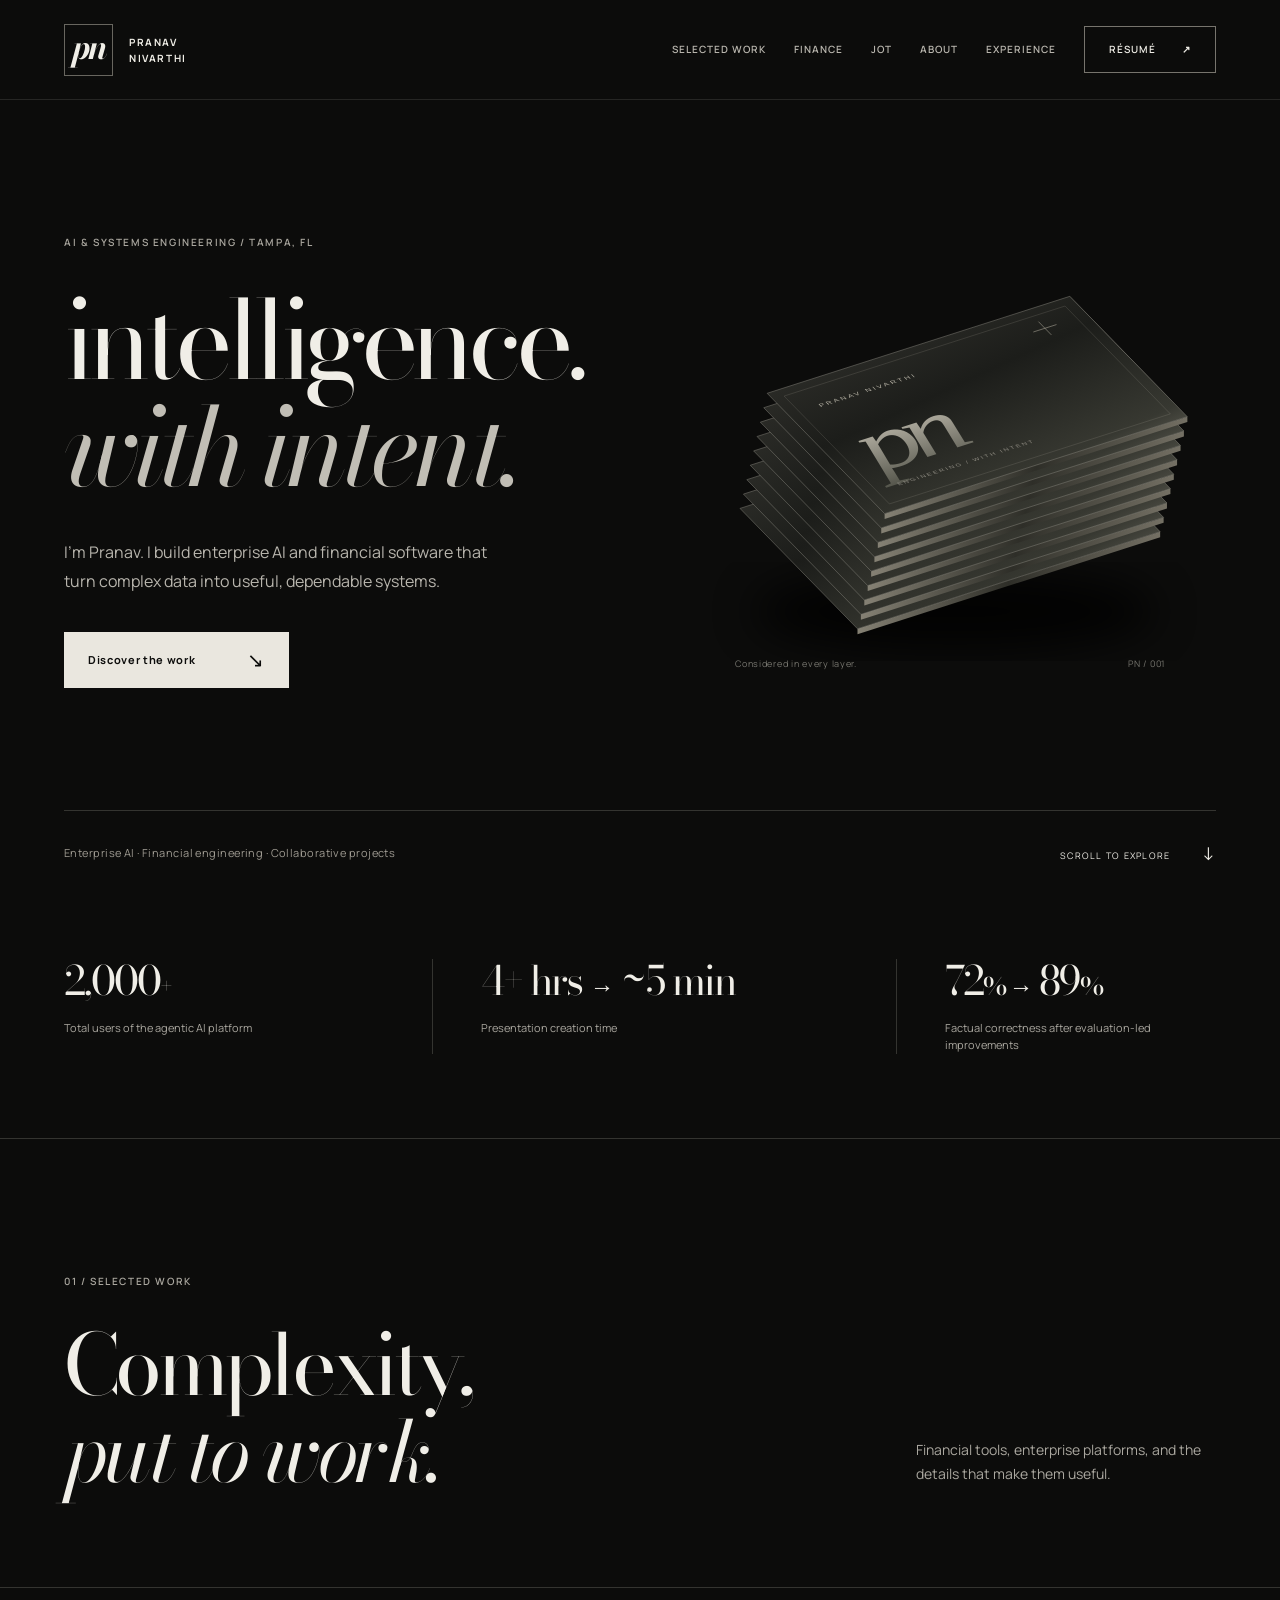
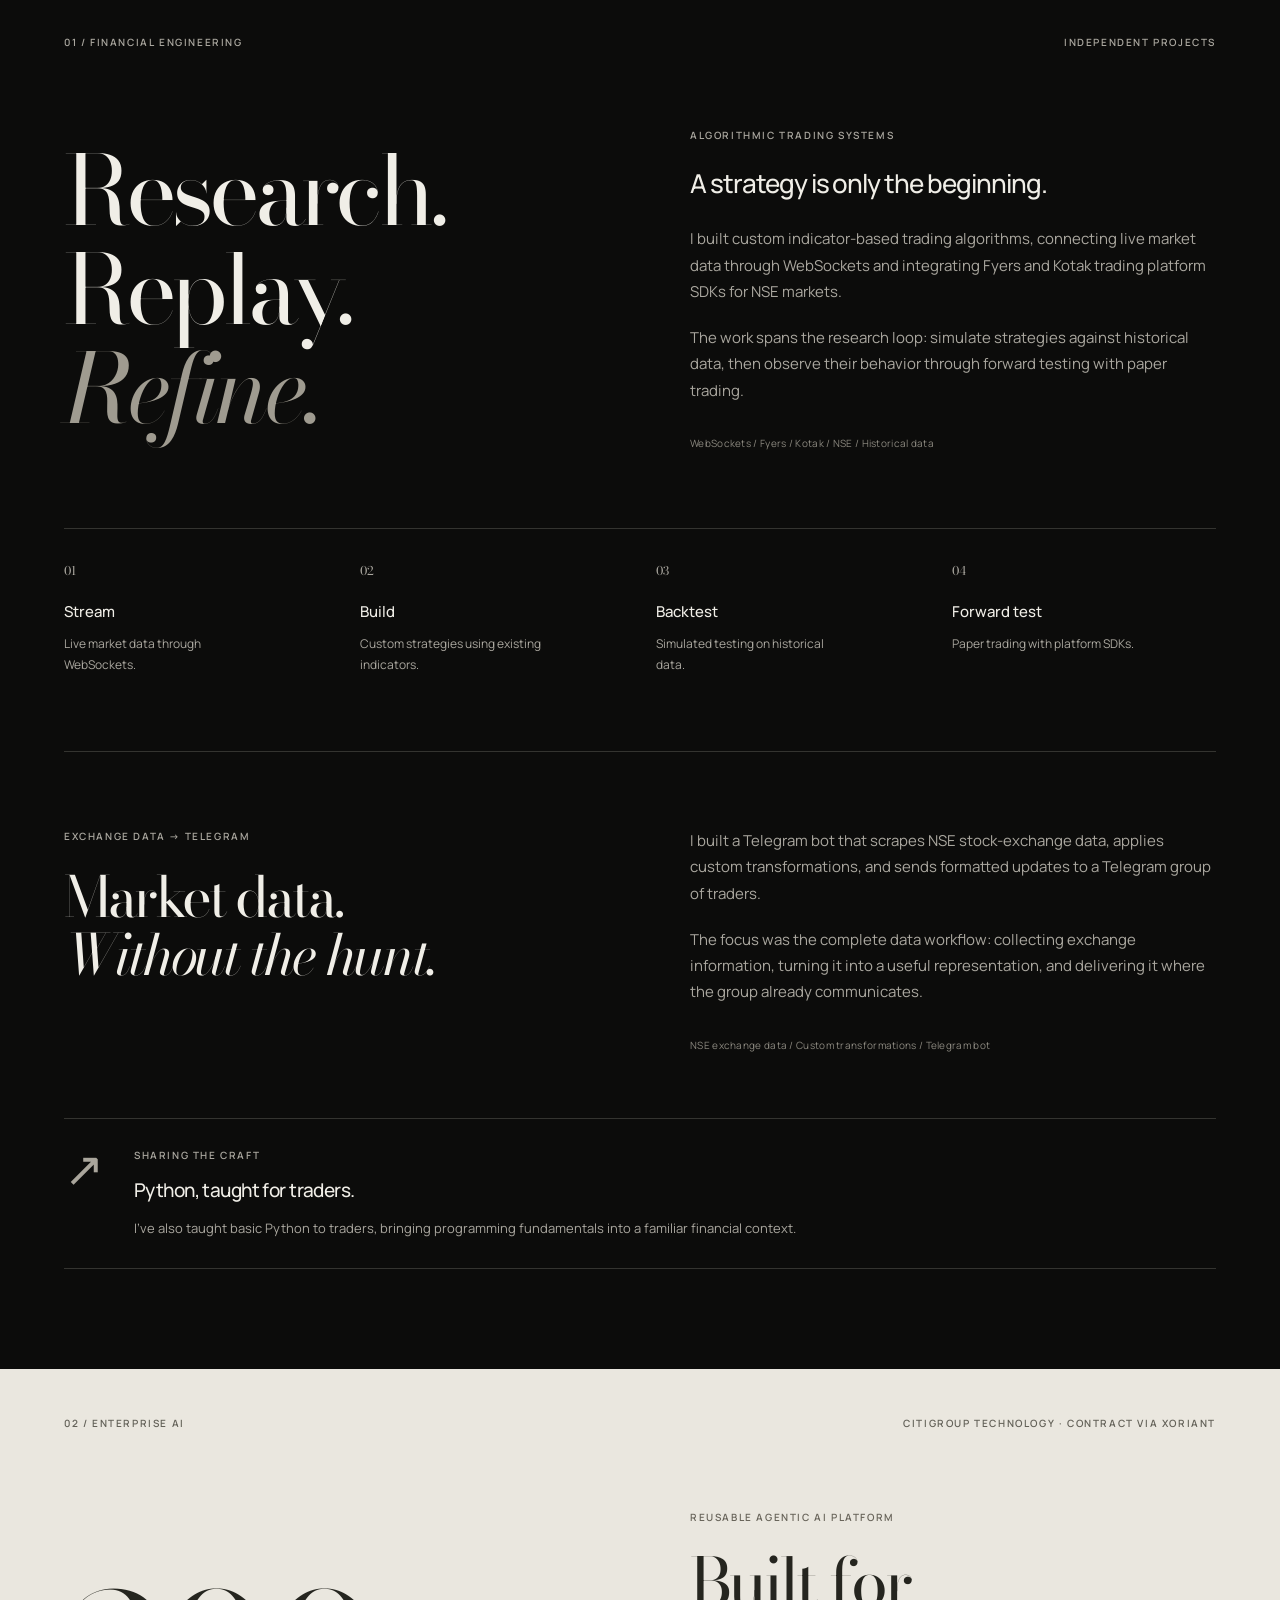
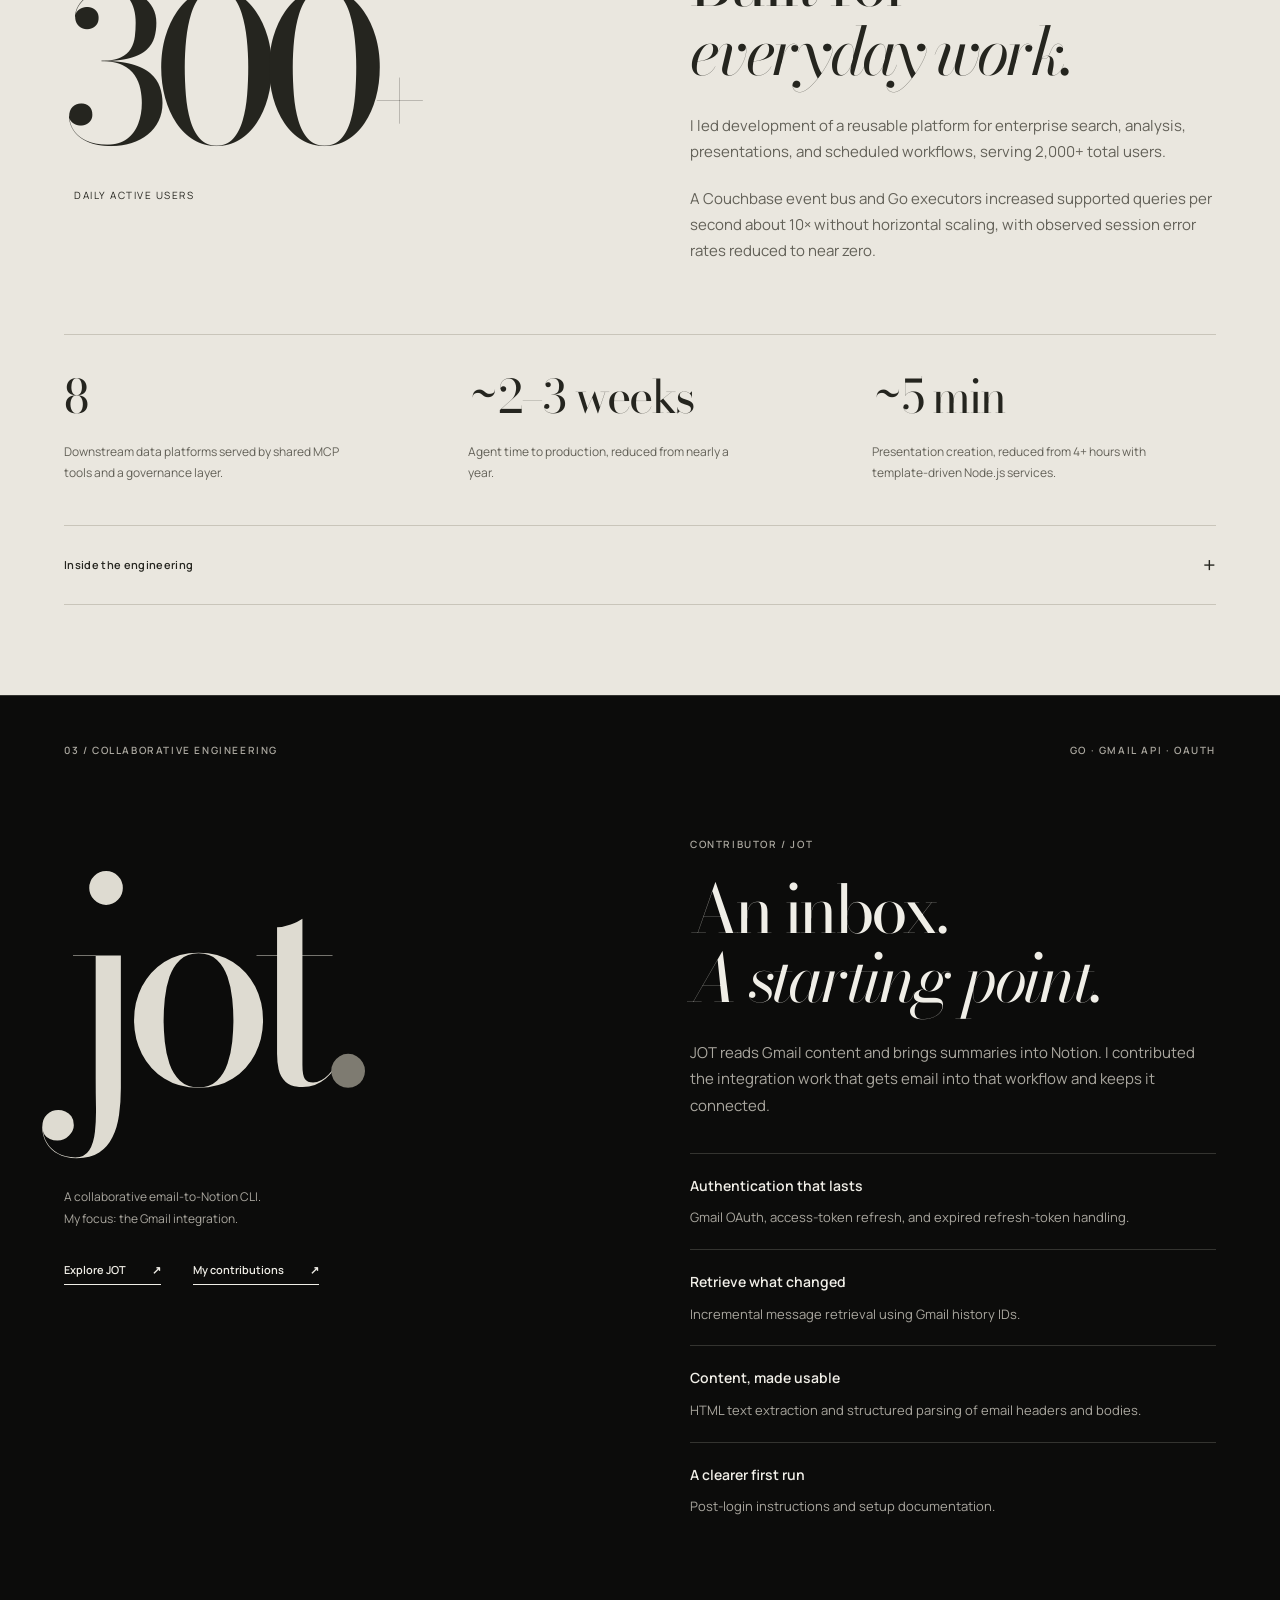
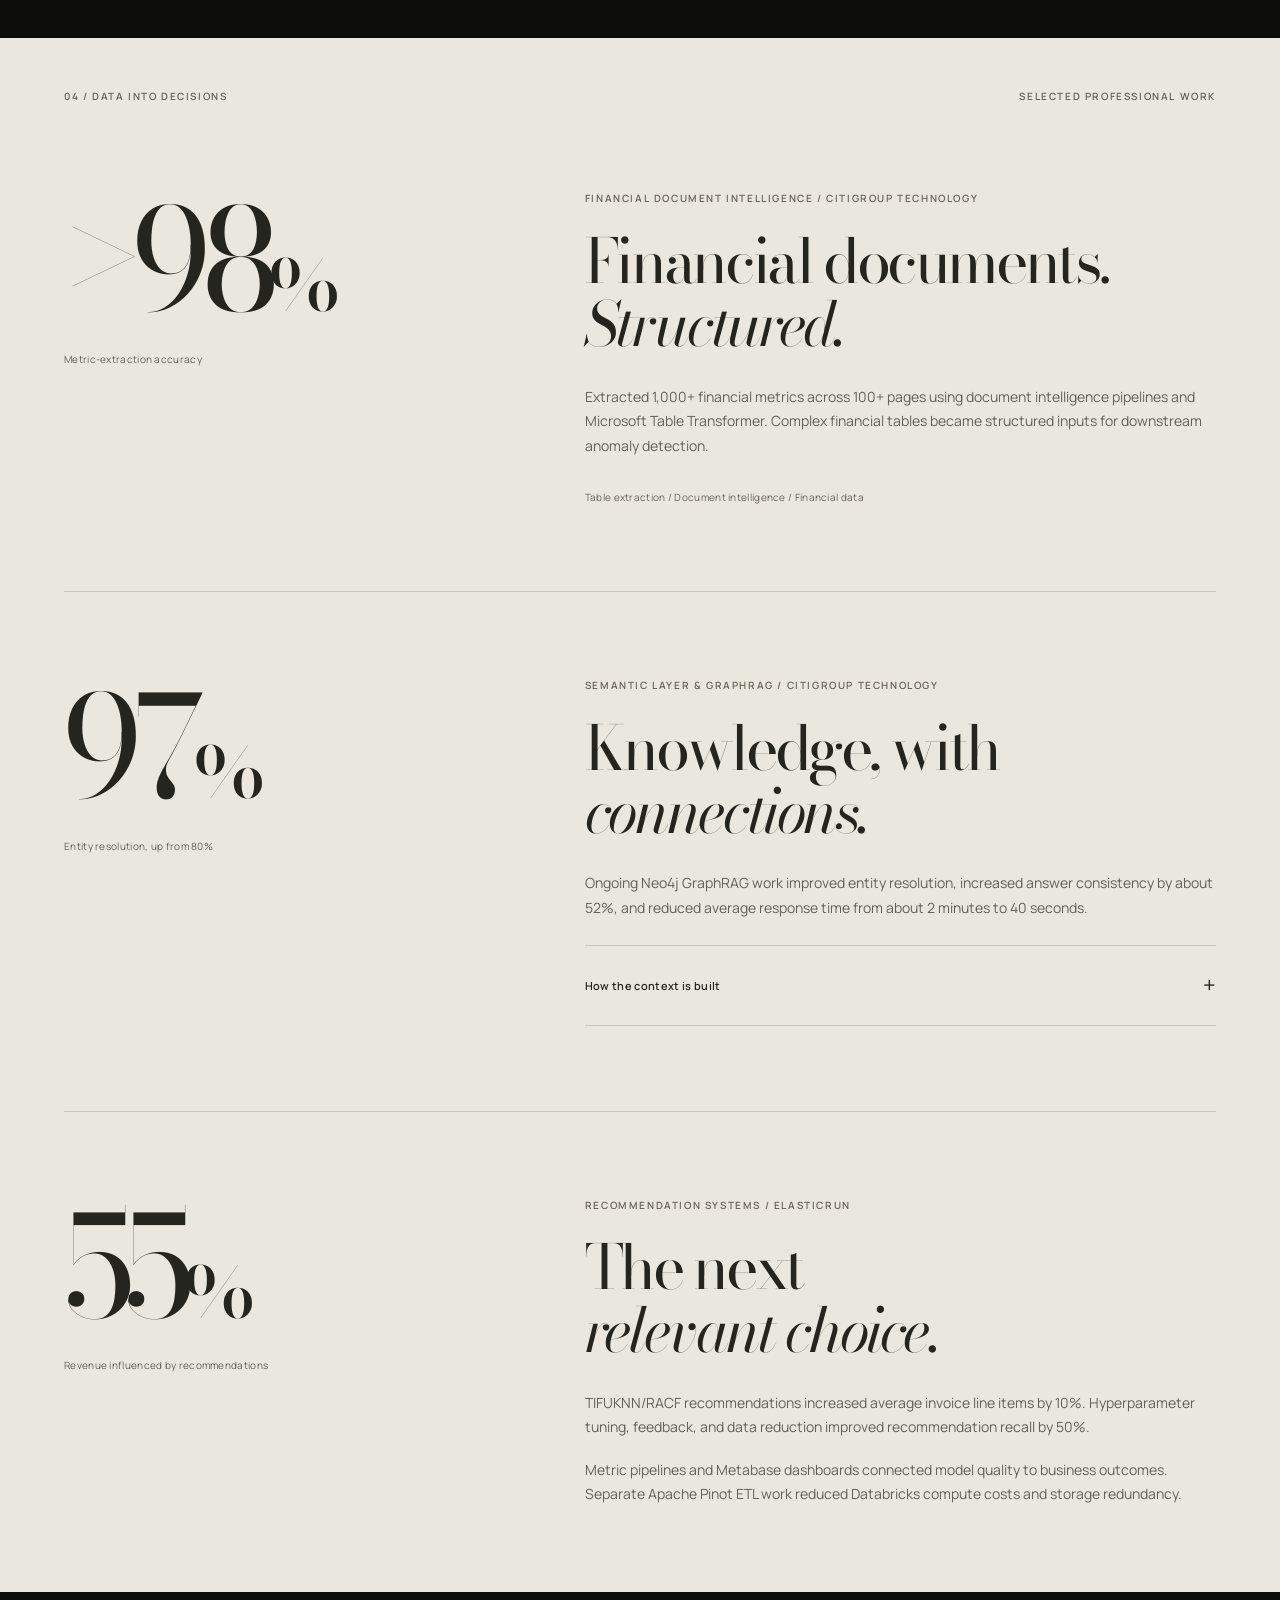
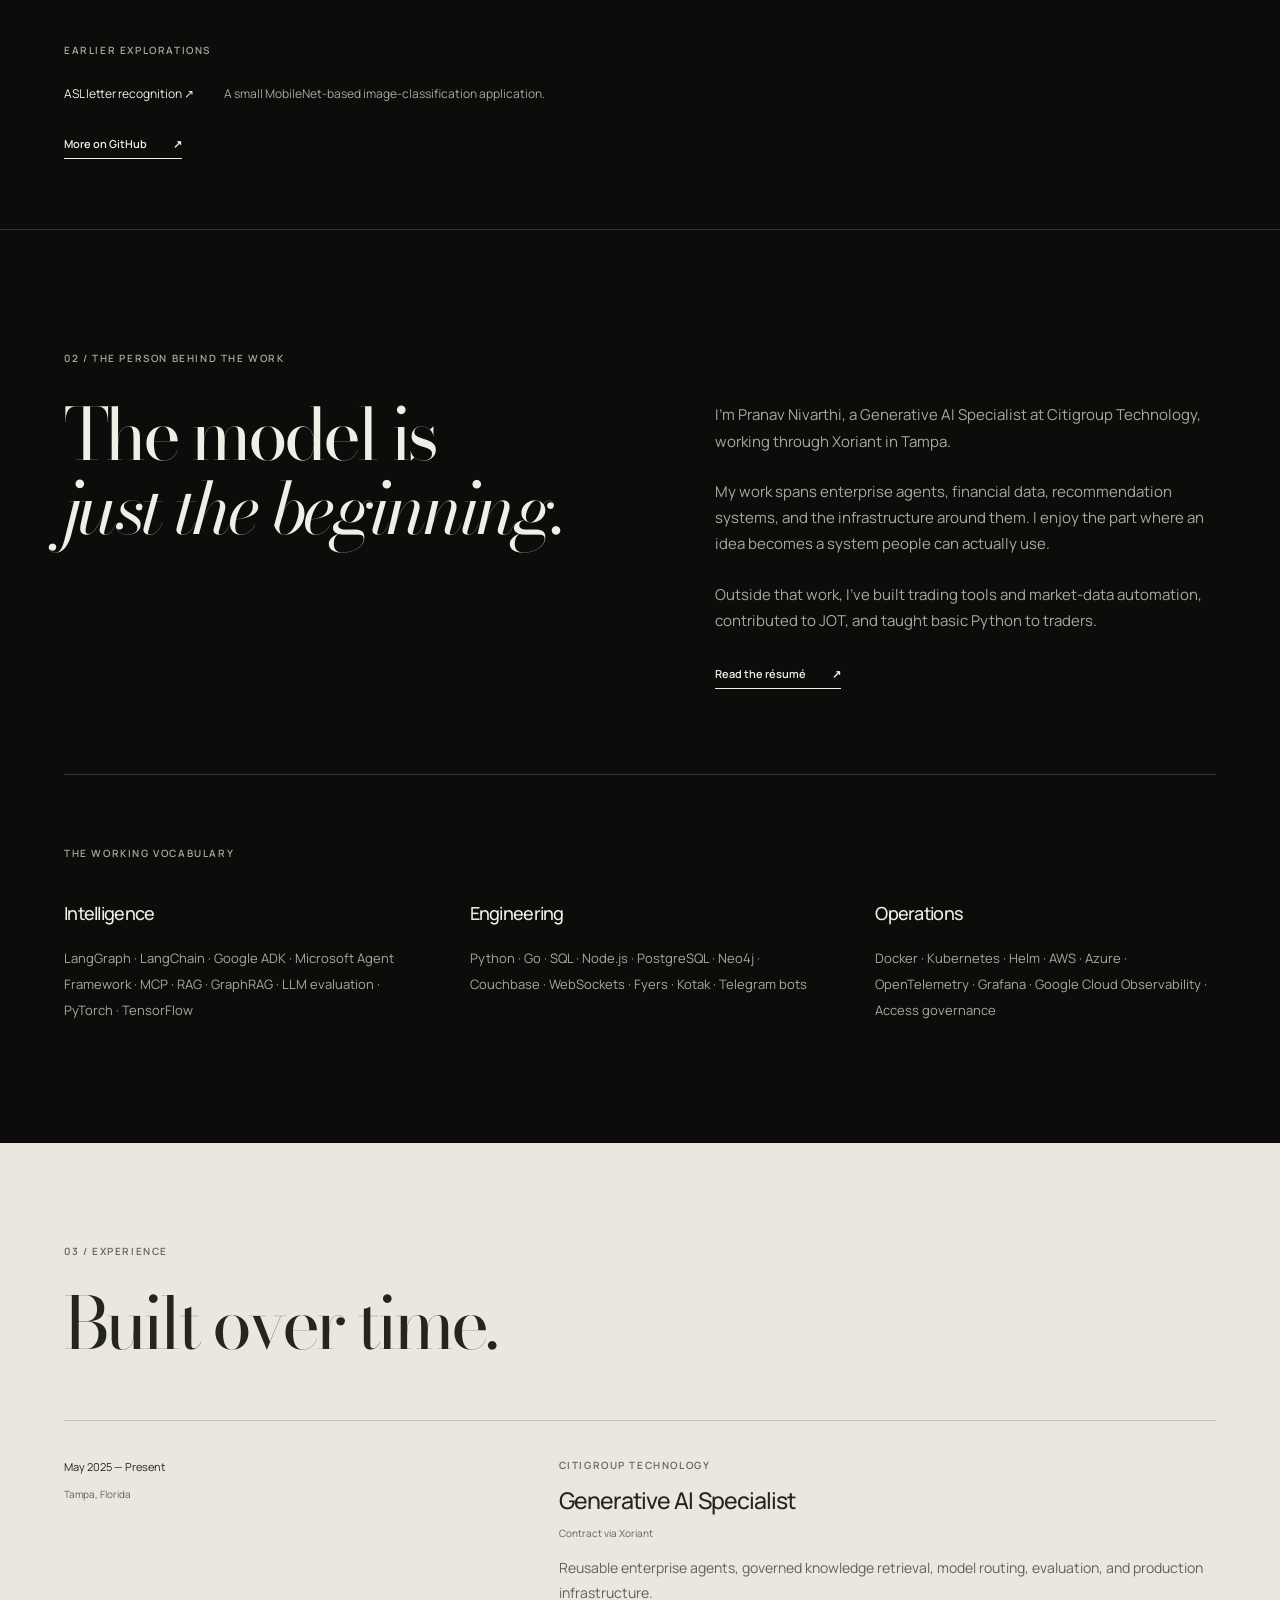
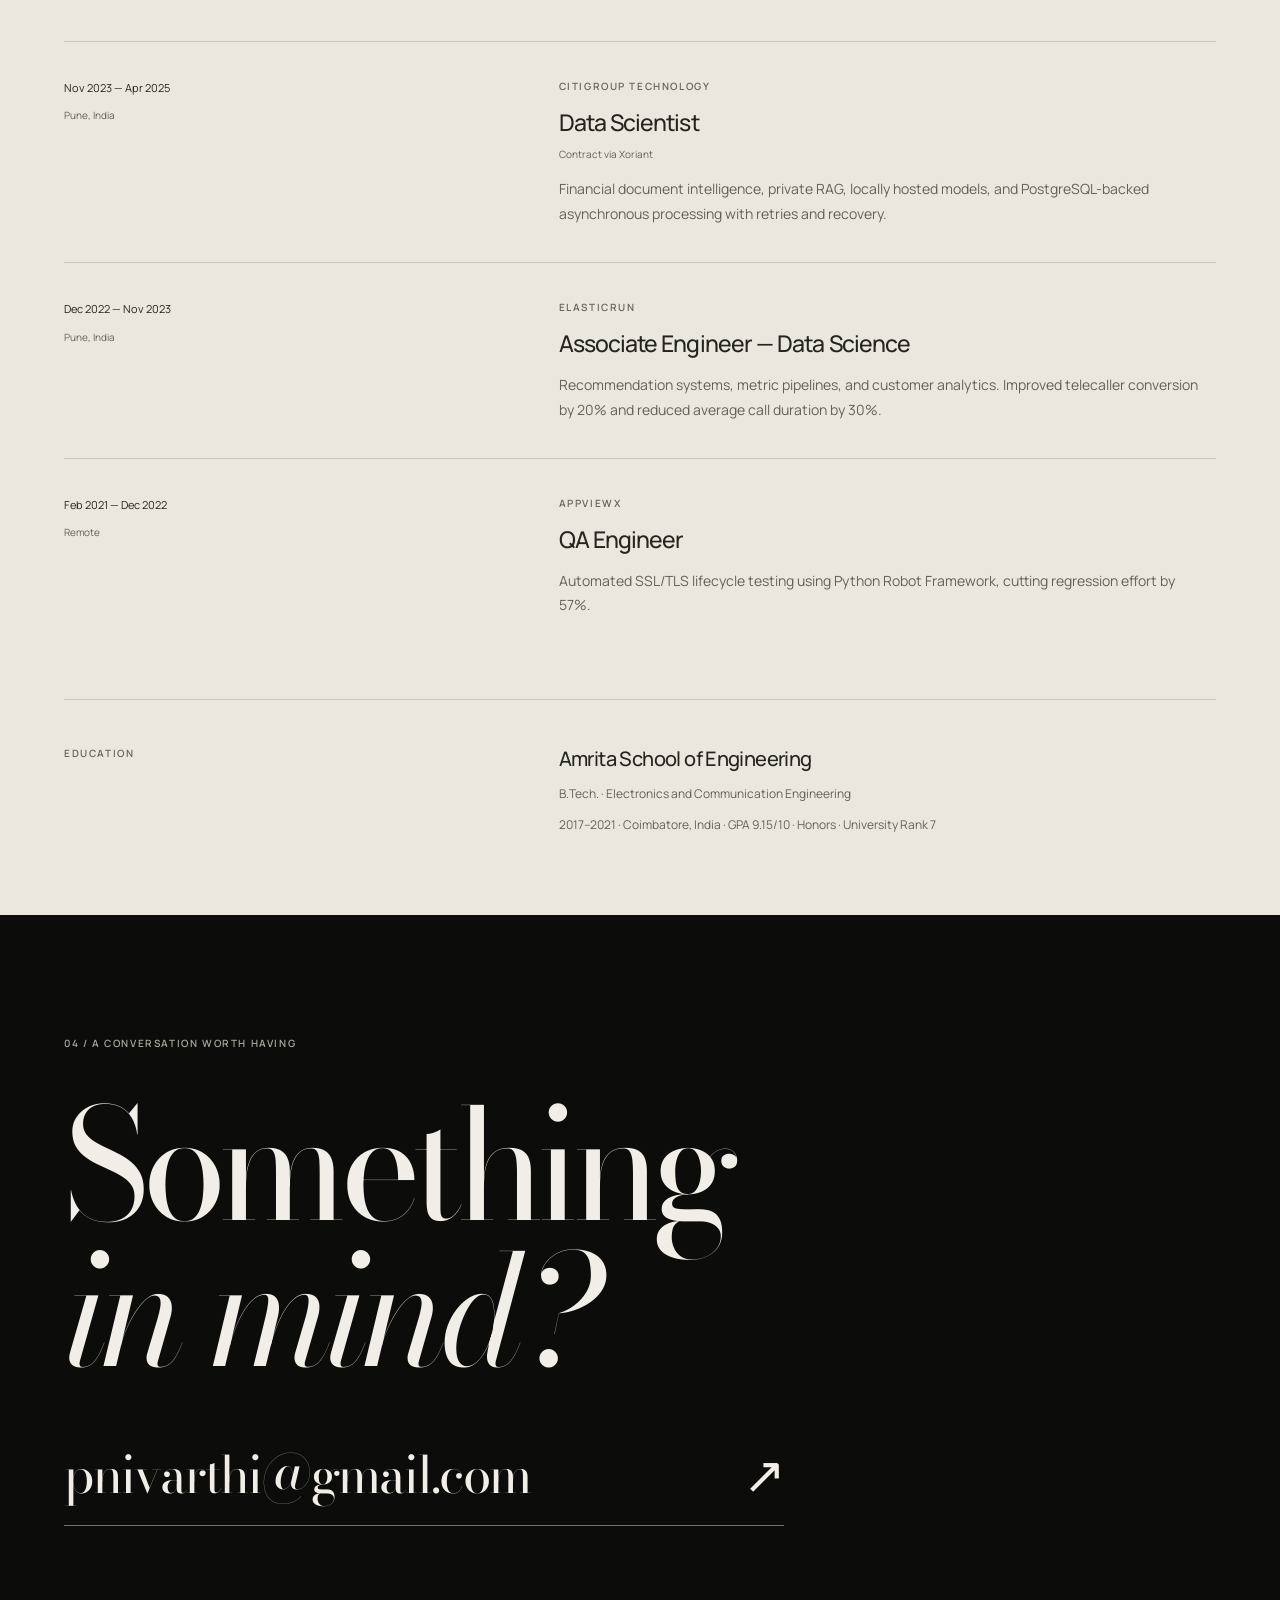
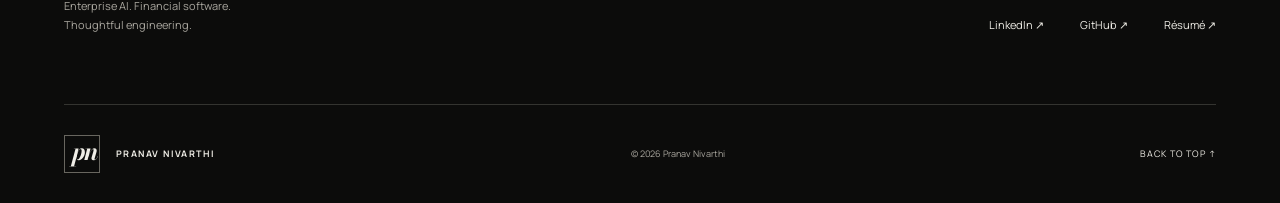
==== commit 2ae54760: "Redesign portfolio with editorial styling and feature finance work and JOT" ====
--- a/index.html
+++ b/index.html
@@ -2,142 +2,133 @@
 <html lang="en">
 <head>
   <meta charset="UTF-8">
-  <meta name="viewport" content="width=device-width, initial-scale=1.0">
-  <meta name="description" content="Pranav Nivarthi builds production AI systems: agentic platforms, GraphRAG, model evaluation, and reliable enterprise infrastructure. Based in Tampa, Florida.">
+  <meta name="viewport" content="width=device-width, initial-scale=1">
+  <meta name="description" content="Pranav Nivarthi — AI and systems engineer. Enterprise agents, algorithmic trading, market-data automation, and contributions to JOT.">
   <meta name="author" content="Pranav Nivarthi">
-  <meta name="theme-color" content="#07111f">
-  <meta property="og:title" content="Pranav Nivarthi | Generative AI & Platform Engineering">
-  <meta property="og:description" content="From enterprise knowledge to production AI. Agentic platforms, GraphRAG, and engineering with measurable impact.">
+  <meta name="theme-color" content="#0c0c0b">
+  <meta property="og:title" content="Pranav Nivarthi — Intelligence, with intent.">
+  <meta property="og:description" content="Enterprise AI. Financial software. Thoughtful engineering, measured in outcomes.">
   <meta property="og:type" content="website">
   <meta property="og:url" content="https://pnivarthi.github.io/">
   <meta name="twitter:card" content="summary">
-  <title>Pranav Nivarthi | Generative AI & Platform Engineering</title>
+  <title>Pranav Nivarthi — AI & Systems Engineering</title>
   <link rel="canonical" href="https://pnivarthi.github.io/">
   <link rel="icon" type="image/svg+xml" href="./assets/images/favicon.svg">
   <link rel="preconnect" href="https://fonts.googleapis.com">
   <link rel="preconnect" href="https://fonts.gstatic.com" crossorigin>
-  <link href="https://fonts.googleapis.com/css2?family=DM+Sans:wght@400;500;600;700&family=Space+Grotesk:wght@500;600;700&display=swap" rel="stylesheet">
-  <link rel="stylesheet" href="https://cdnjs.cloudflare.com/ajax/libs/font-awesome/5.15.3/css/all.min.css" crossorigin="anonymous" referrerpolicy="no-referrer">
+  <link href="https://fonts.googleapis.com/css2?family=Bodoni+Moda:ital,wght@0,400;0,500;0,600;1,400;1,500&family=Manrope:wght@400;500;600;700&display=swap" rel="stylesheet">
   <link rel="stylesheet" href="./assets/css/style.css">
 </head>
 <body>
   <a class="skip-link" href="#main-content">Skip to content</a>
-  <header class="site-header" id="top">
-    <a href="#home" class="logo" aria-label="Pranav Nivarthi home"><span>PN</span> Pranav Nivarthi</a>
-    <button class="menu-toggle" type="button" aria-label="Open navigation" aria-expanded="false" aria-controls="primary-nav"><span class="menu-icon" aria-hidden="true"></span></button>
+  <header class="site-header">
+    <a class="brand" href="#home" aria-label="Pranav Nivarthi home"><span class="monogram">pn</span><span>PRANAV<br>NIVARTHI</span></a>
+    <button class="menu-toggle" type="button" aria-label="Open navigation" aria-expanded="false" aria-controls="primary-nav">MENU <span aria-hidden="true">+</span></button>
     <nav class="navbar" id="primary-nav" aria-label="Primary navigation">
-      <a class="active" href="#home">Home</a><a href="#about">About</a><a href="#skills">Skills</a><a href="#experience">Experience</a><a href="#projects">Selected work</a><a href="#education">Education</a><a href="#contact">Contact</a>
+      <a href="#projects">Selected work</a><a href="#finance">Finance</a><a href="#jot">JOT</a><a href="#about">About</a><a href="#experience">Experience</a>
+      <a class="nav-resume" href="./PranavNivarthi.pdf" target="_blank" rel="noopener noreferrer">Résumé <span aria-hidden="true">↗</span></a>
     </nav>
   </header>
 
   <main id="main-content">
-    <section class="hero" id="home">
-      <div class="hero-grid" aria-hidden="true"></div>
-      <div class="hero-content reveal">
-        <p class="eyebrow"><span class="status-dot"></span> Tampa, Florida · Generative AI & engineering</p>
-        <h1>Hi, I’m <span>Pranav Nivarthi.</span></h1>
-        <p class="hero-role">Building at the intersection of <strong>agentic AI</strong> and <strong>production engineering.</strong></p>
-        <p class="hero-summary">I turn enterprise knowledge into useful AI systems, with a focus on reliable agents, better retrieval, and measurable outcomes.</p>
-        <div class="role-list" aria-label="Areas of focus"><span>Agentic Platforms</span><span>GraphRAG</span><span>LLMOps</span><span>Backend Systems</span></div>
-        <div class="hero-actions"><a class="button primary" href="#projects">Explore my work <i class="fas fa-arrow-right" aria-hidden="true"></i></a><a class="button secondary" href="./PranavNivarthi.pdf" target="_blank" rel="noopener noreferrer">View resume</a><a class="button secondary" href="mailto:pnivarthi@gmail.com">Get in touch</a></div>
-        <div class="social-links" aria-label="Social links">
-          <a href="https://www.linkedin.com/in/pranavnivarthi" target="_blank" rel="noopener noreferrer" aria-label="Pranav Nivarthi on LinkedIn"><i class="fab fa-linkedin-in" aria-hidden="true"></i></a>
-          <a href="https://github.com/pnivarthi" target="_blank" rel="noopener noreferrer" aria-label="Pranav Nivarthi on GitHub"><i class="fab fa-github" aria-hidden="true"></i></a>
-          <a href="mailto:pnivarthi@gmail.com" aria-label="Email Pranav Nivarthi"><i class="fas fa-envelope" aria-hidden="true"></i></a>
+    <section class="hero" id="home" aria-labelledby="hero-title">
+      <div class="container hero-main">
+        <div class="hero-copy">
+          <p class="eyebrow">AI & systems engineering / Tampa, FL</p>
+          <h1 id="hero-title">intelligence.<br><em>with intent.</em></h1>
+          <p class="hero-intro">I’m Pranav. I build enterprise AI and financial software that turn complex data into useful, dependable systems.</p>
+          <a class="button" href="#projects">Discover the work <span aria-hidden="true">↘</span></a>
         </div>
+        <figure class="hero-art"><img src="./assets/images/engineering-folio.svg" width="800" height="650" alt="Original monochrome illustration of precision-cut metal layers forming an engineering folio"><figcaption><span>Considered in every layer.</span><span>PN / 001</span></figcaption></figure>
       </div>
-      <div class="hero-visual reveal">
-        <div class="portrait-frame system-frame"><img src="./assets/images/agentic-systems.svg" width="440" height="550" alt="Schematic connecting enterprise knowledge, agent orchestration, governed tools, and evaluation into production AI systems"><div class="portrait-caption"><span>Current focus</span><strong>Reliable AI, in production.</strong></div></div>
-        <div class="signal-card signal-one"><i class="fas fa-project-diagram" aria-hidden="true"></i><span>Orchestrate</span></div><div class="signal-card signal-two"><i class="fas fa-search" aria-hidden="true"></i><span>Retrieve</span></div><div class="signal-card signal-three"><i class="fas fa-check-circle" aria-hidden="true"></i><span>Evaluate</span></div>
+      <div class="container hero-foot"><p>Enterprise AI · Financial engineering · Collaborative projects</p><a href="#projects">SCROLL TO EXPLORE <span aria-hidden="true">↓</span></a></div>
+    </section>
+
+    <section class="proof" aria-label="Selected professional outcomes">
+      <div class="container proof-grid">
+        <div><strong>2,000<span>+</span></strong><p>Total users of the agentic AI platform</p></div>
+        <div><strong>4+ hrs <span>→</span> ~5 min</strong><p>Presentation creation time</p></div>
+        <div><strong>72<span>% →</span> 89<span>%</span></strong><p>Factual correctness after evaluation-led improvements</p></div>
       </div>
     </section>
 
-    <section class="section about" id="about">
-      <div class="impact-strip reveal" aria-label="Selected outcomes">
-        <div><strong>300+</strong><span>Daily active platform users</span></div>
-        <div><strong>4+ hr → ~5 min</strong><span>Presentation creation time</span></div>
-        <div><strong>72% → 89%</strong><span>Factual correctness</span></div>
+    <section class="work" id="projects" aria-labelledby="work-title">
+      <div class="container section-opening"><p class="eyebrow">01 / Selected work</p><h2 id="work-title">Complexity,<br><em>put to work.</em></h2><p class="opening-copy">Financial tools, enterprise platforms, and the details that make them useful.</p></div>
+
+      <article class="case finance-case" id="finance" aria-labelledby="trading-title">
+        <div class="container">
+          <div class="case-topline"><span>01 / Financial engineering</span><span>Independent projects</span></div>
+          <div class="case-grid">
+            <h3 class="display-title" id="trading-title">Research.<br>Replay.<br><em>Refine.</em></h3>
+            <div class="case-copy"><p class="kicker">Algorithmic trading systems</p><h4>A strategy is only the beginning.</h4><p>I built custom indicator-based trading algorithms, connecting live market data through WebSockets and integrating Fyers and Kotak trading platform SDKs for NSE markets.</p><p>The work spans the research loop: simulate strategies against historical data, then observe their behavior through forward testing with paper trading.</p><p class="stack-line">WebSockets / Fyers / Kotak / NSE / Historical data</p></div>
+          </div>
+          <div class="process-line" aria-label="Trading research workflow">
+            <div><span>01</span><h5>Stream</h5><p>Live market data through WebSockets.</p></div>
+            <div><span>02</span><h5>Build</h5><p>Custom strategies using existing indicators.</p></div>
+            <div><span>03</span><h5>Backtest</h5><p>Simulated testing on historical data.</p></div>
+            <div><span>04</span><h5>Forward test</h5><p>Paper trading with platform SDKs.</p></div>
+          </div>
+          <div class="finance-notes">
+            <div><p class="kicker">Exchange data → Telegram</p><h4>Market data.<br><em>Without the hunt.</em></h4></div>
+            <div><p>I built a Telegram bot that scrapes NSE stock-exchange data, applies custom transformations, and sends formatted updates to a Telegram group of traders.</p><p>The focus was the complete data workflow: collecting exchange information, turning it into a useful representation, and delivering it where the group already communicates.</p><p class="stack-line">NSE exchange data / Custom transformations / Telegram bot</p></div>
+          </div>
+          <aside class="teaching-note"><span class="teaching-symbol" aria-hidden="true">↗</span><div><p class="kicker">Sharing the craft</p><h4>Python, taught for traders.</h4><p>I’ve also taught basic Python to traders, bringing programming fundamentals into a familiar financial context.</p></div></aside>
+        </div>
+      </article>
+
+      <article class="case paper enterprise-case" aria-labelledby="agents-title">
+        <div class="container">
+          <div class="case-topline"><span>02 / Enterprise AI</span><span>Citigroup Technology · Contract via Xoriant</span></div>
+          <div class="case-grid">
+            <div class="impact-number"><strong>300<span>+</span></strong><p>daily active users</p></div>
+            <div class="case-copy"><p class="kicker">Reusable agentic AI platform</p><h3 id="agents-title">Built for<br><em>everyday work.</em></h3><p>I led development of a reusable platform for enterprise search, analysis, presentations, and scheduled workflows, serving 2,000+ total users.</p><p>A Couchbase event bus and Go executors increased supported queries per second about 10× without horizontal scaling, with observed session error rates reduced to near zero.</p></div>
+          </div>
+          <div class="result-row"><div><strong>8</strong><p>Downstream data platforms served by shared MCP tools and a governance layer.</p></div><div><strong>~2–3 weeks</strong><p>Agent time to production, reduced from nearly a year.</p></div><div><strong>~5 min</strong><p>Presentation creation, reduced from 4+ hours with template-driven Node.js services.</p></div></div>
+          <details class="engineering-detail"><summary>Inside the engineering <span aria-hidden="true">+</span></summary><div><p>Reusable tools and contextual tool gating keep agents focused. Question-complexity routing balances model capability with inference cost, with escalation at configured response-time or LLM-call thresholds.</p><p>OpenTelemetry, Grafana, and Google Cloud Observability support tracing and operational visibility. SME-verified production evaluations measure factual correctness, completeness, entity search, and tool selection.</p></div></details>
+        </div>
+      </article>
+
+      <article class="case jot-case" id="jot" aria-labelledby="jot-title">
+        <div class="container">
+          <div class="case-topline"><span>03 / Collaborative engineering</span><span>Go · Gmail API · OAuth</span></div>
+          <div class="case-grid">
+            <div class="jot-identity"><p class="jot-word" aria-hidden="true">jot<span>.</span></p><p>A collaborative email-to-Notion CLI.<br>My focus: the Gmail integration.</p><div class="project-links"><a class="text-link" href="https://github.com/Neel-G-png/Jot" target="_blank" rel="noopener noreferrer">Explore JOT <span aria-hidden="true">↗</span></a><a class="text-link" href="https://github.com/Neel-G-png/Jot/commits?author=pnivarthi" target="_blank" rel="noopener noreferrer">My contributions <span aria-hidden="true">↗</span></a></div></div>
+            <div class="case-copy"><p class="kicker">Contributor / JOT</p><h3 id="jot-title">An inbox.<br><em>A starting point.</em></h3><p>JOT reads Gmail content and brings summaries into Notion. I contributed the integration work that gets email into that workflow and keeps it connected.</p><dl class="contribution-list"><div><dt>Authentication that lasts</dt><dd>Gmail OAuth, access-token refresh, and expired refresh-token handling.</dd></div><div><dt>Retrieve what changed</dt><dd>Incremental message retrieval using Gmail history IDs.</dd></div><div><dt>Content, made usable</dt><dd>HTML text extraction and structured parsing of email headers and bodies.</dd></div><div><dt>A clearer first run</dt><dd>Post-login instructions and setup documentation.</dd></div></dl></div>
+          </div>
+        </div>
+      </article>
+
+      <div class="paper detail-work">
+        <div class="container">
+          <div class="case-topline"><span>04 / Data into decisions</span><span>Selected professional work</span></div>
+          <article class="editorial-row" id="document-intelligence"><div class="row-metric"><strong>&gt;98<span>%</span></strong><span>Metric-extraction accuracy</span></div><div><p class="kicker">Financial document intelligence / Citigroup Technology</p><h3>Financial documents.<br><em>Structured.</em></h3><p>Extracted 1,000+ financial metrics across 100+ pages using document intelligence pipelines and Microsoft Table Transformer. Complex financial tables became structured inputs for downstream anomaly detection.</p><p class="stack-line">Table extraction / Document intelligence / Financial data</p></div></article>
+          <article class="editorial-row"><div class="row-metric"><strong>97<span>%</span></strong><span>Entity resolution, up from 80%</span></div><div><p class="kicker">Semantic layer & GraphRAG / Citigroup Technology</p><h3>Knowledge, with<br><em>connections.</em></h3><p>Ongoing Neo4j GraphRAG work improved entity resolution, increased answer consistency by about 52%, and reduced average response time from about 2 minutes to 40 seconds.</p><details class="engineering-detail"><summary>How the context is built <span aria-hidden="true">+</span></summary><div><p>A source-agnostic semantic layer brings structured and unstructured data into governed knowledge representations. Schema, metadata, and relationship extraction feed graph-based retrieval, while LDAP, entitlements, approvals, and audit trails govern access through shared MCP tools.</p></div></details></div></article>
+          <article class="editorial-row"><div class="row-metric"><strong>55<span>%</span></strong><span>Revenue influenced by recommendations</span></div><div><p class="kicker">Recommendation systems / ElasticRun</p><h3>The next<br><em>relevant choice.</em></h3><p>TIFUKNN/RACF recommendations increased average invoice line items by 10%. Hyperparameter tuning, feedback, and data reduction improved recommendation recall by 50%.</p><p>Metric pipelines and Metabase dashboards connected model quality to business outcomes. Separate Apache Pinot ETL work reduced Databricks compute costs and storage redundancy.</p></div></article>
+        </div>
       </div>
-      <div class="section-heading reveal"><p class="eyebrow">01 / About</p><h2>From a good model<br>to a useful system.</h2></div>
-      <div class="about-layout">
-        <div class="about-copy reveal"><p>I’m Pranav, a Generative AI Specialist at Citigroup Technology, working through Xoriant in Tampa. I build the platforms, retrieval systems, and backend services that help people put AI to work.</p><p>My path spans quality engineering, recommendation systems, document intelligence, and enterprise agents. Across that work, I care about the same things: accurate answers, dependable infrastructure, and outcomes that can be measured.</p><p>Today, that means connecting enterprise knowledge to agents, evaluating them against real use cases, and making them easier to operate and govern.</p></div>
-        <aside class="focus-panel reveal" aria-label="Professional focus"><p class="panel-label">How I approach the work</p><ul>
-          <li><span>01</span><div><strong>Make knowledge usable</strong><small>Semantic retrieval, knowledge graphs, and deterministic ingestion.</small></div></li>
-          <li><span>02</span><div><strong>Build for production</strong><small>Event-driven execution, shared tools, and enterprise governance.</small></div></li>
-          <li><span>03</span><div><strong>Measure what matters</strong><small>Factual correctness, latency, reliability, and inference cost.</small></div></li>
-        </ul></aside>
+      <div class="container further-work"><p class="eyebrow">Earlier explorations</p><p><a href="https://github.com/pnivarthi/ASL" target="_blank" rel="noopener noreferrer">ASL letter recognition <span aria-hidden="true">↗</span></a><span>A small MobileNet-based image-classification application.</span></p><a class="text-link" href="https://github.com/pnivarthi?tab=repositories" target="_blank" rel="noopener noreferrer">More on GitHub <span aria-hidden="true">↗</span></a></div>
+    </section>
+
+    <section class="about-section" id="about">
+      <div class="container">
+        <div class="about-grid"><div><p class="eyebrow">02 / The person behind the work</p><h2>The model is<br><em>just the beginning.</em></h2></div><div class="about-copy"><p>I’m Pranav Nivarthi, a Generative AI Specialist at Citigroup Technology, working through Xoriant in Tampa.</p><p>My work spans enterprise agents, financial data, recommendation systems, and the infrastructure around them. I enjoy the part where an idea becomes a system people can actually use.</p><p>Outside that work, I’ve built trading tools and market-data automation, contributed to JOT, and taught basic Python to traders.</p><a class="text-link" href="./PranavNivarthi.pdf" target="_blank" rel="noopener noreferrer">Read the résumé <span aria-hidden="true">↗</span></a></div></div>
+        <div class="capabilities" id="skills"><p class="eyebrow">The working vocabulary</p><div class="capability-columns"><div><h3>Intelligence</h3><p>LangGraph · LangChain · Google ADK · Microsoft Agent Framework · MCP · RAG · GraphRAG · LLM evaluation · PyTorch · TensorFlow</p></div><div><h3>Engineering</h3><p>Python · Go · SQL · Node.js · PostgreSQL · Neo4j · Couchbase · WebSockets · Fyers · Kotak · Telegram bots</p></div><div><h3>Operations</h3><p>Docker · Kubernetes · Helm · AWS · Azure · OpenTelemetry · Grafana · Google Cloud Observability · Access governance</p></div></div></div>
       </div>
     </section>
 
-    <section class="section skills" id="skills">
-      <div class="section-heading reveal"><p class="eyebrow">02 / Capabilities</p><h2>The stack behind the systems.</h2><p>From model orchestration and retrieval to observability and deployment.</p></div>
-      <div class="skills-grid">
-        <article class="skill-card reveal featured"><i class="fas fa-project-diagram" aria-hidden="true"></i><h3>Agents & LLMs</h3><div class="tags"><span>LangGraph</span><span>LangChain</span><span>Google ADK</span><span>Microsoft Agent Framework</span><span>MCP</span><span>Tool Calling</span><span>Model Routing</span></div></article>
-        <article class="skill-card reveal"><i class="fas fa-search" aria-hidden="true"></i><h3>Retrieval & Knowledge</h3><div class="tags"><span>RAG</span><span>GraphRAG</span><span>Embeddings</span><span>Semantic Search</span><span>Knowledge Graphs</span><span>Ontology-driven Ingestion</span></div></article>
-        <article class="skill-card reveal"><i class="fas fa-chart-line" aria-hidden="true"></i><h3>Evaluation & Observability</h3><div class="tags"><span>LLM Evaluation</span><span>Regression Testing</span><span>OpenTelemetry</span><span>Grafana</span><span>Langfuse</span><span>Google Cloud Observability</span><span>Cost Optimization</span></div></article>
-        <article class="skill-card reveal"><i class="fas fa-database" aria-hidden="true"></i><h3>Backend & Data</h3><div class="tags"><span>Python</span><span>Go</span><span>SQL</span><span>Node.js</span><span>Django</span><span>REST APIs</span><span>PostgreSQL</span><span>Neo4j</span><span>Couchbase</span><span>Databricks</span><span>Apache Pinot</span></div></article>
-        <article class="skill-card reveal"><i class="fas fa-brain" aria-hidden="true"></i><h3>Machine Learning</h3><div class="tags"><span>PyTorch</span><span>TensorFlow</span><span>Hugging Face</span><span>SVM</span><span>Recommendation Systems</span><span>Anomaly Detection</span><span>Pandas</span></div></article>
-        <article class="skill-card reveal"><i class="fas fa-server" aria-hidden="true"></i><h3>Cloud & Governance</h3><div class="tags"><span>Docker</span><span>Kubernetes</span><span>Helm</span><span>AWS</span><span>Azure</span><span>Azure OpenAI</span><span>LDAP</span><span>Entitlements</span><span>Audit Trails</span><span>Data Lineage</span></div></article>
+    <section class="career paper" id="experience">
+      <div class="container"><div class="career-heading"><p class="eyebrow">03 / Experience</p><h2>Built over time.</h2></div>
+        <article class="career-row"><div><time>May 2025 — Present</time><span>Tampa, Florida</span></div><div><p class="kicker">Citigroup Technology</p><h3>Generative AI Specialist</h3><p class="contract">Contract via Xoriant</p><p>Reusable enterprise agents, governed knowledge retrieval, model routing, evaluation, and production infrastructure.</p></div></article>
+        <article class="career-row"><div><time>Nov 2023 — Apr 2025</time><span>Pune, India</span></div><div><p class="kicker">Citigroup Technology</p><h3>Data Scientist</h3><p class="contract">Contract via Xoriant</p><p>Financial document intelligence, private RAG, locally hosted models, and PostgreSQL-backed asynchronous processing with retries and recovery.</p></div></article>
+        <article class="career-row"><div><time>Dec 2022 — Nov 2023</time><span>Pune, India</span></div><div><p class="kicker">ElasticRun</p><h3>Associate Engineer — Data Science</h3><p>Recommendation systems, metric pipelines, and customer analytics. Improved telecaller conversion by 20% and reduced average call duration by 30%.</p></div></article>
+        <article class="career-row"><div><time>Feb 2021 — Dec 2022</time><span>Remote</span></div><div><p class="kicker">AppViewX</p><h3>QA Engineer</h3><p>Automated SSL/TLS lifecycle testing using Python Robot Framework, cutting regression effort by 57%.</p></div></article>
+        <div class="education-row"><p class="eyebrow">Education</p><div><h3>Amrita School of Engineering</h3><p>B.Tech. · Electronics and Communication Engineering</p><p>2017–2021 · Coimbatore, India · GPA 9.15/10 · Honors · University Rank 7</p></div></div>
       </div>
     </section>
 
-    <section class="section experience" id="experience">
-      <div class="section-heading reveal"><p class="eyebrow">03 / Experience</p><h2>Engineering with measurable impact.</h2></div>
-      <div class="timeline">
-        <article class="timeline-item reveal"><div class="timeline-meta"><span>May 2025 — Present</span><small>Tampa, Florida</small></div><div class="timeline-content"><p class="company">Citigroup Technology</p><h3>Generative AI Specialist</h3><p class="employment-note">Contract via Xoriant</p><ul>
-          <li>Led development of a reusable agentic AI platform serving <strong>300+ daily active users and 2,000+ total users</strong> across enterprise search, analysis, presentations, and scheduled workflows.</li>
-          <li>Cut presentation creation from <strong>4+ hours to about 5 minutes</strong> with containerized Node.js services and centrally managed or user-uploaded templates.</li>
-          <li>Reduced observed session error rates to near zero and increased supported queries per second <strong>about 10× without horizontal scaling</strong> using a Couchbase event bus and Go executors.</li>
-          <li>Improved factual correctness from <strong>72% to 89%</strong> through SME-verified production evaluations. Ongoing Neo4j GraphRAG work improved entity resolution from <strong>80% to 97%</strong> and average response time from about 2 minutes to 40 seconds.</li>
-          <li>Reduced agent time to production from nearly a year to <strong>about 2–3 weeks</strong> with shared MCP tools and a governance layer serving <strong>8 downstream data platforms</strong>.</li>
-          <li>Built model routing, distributed tracing, and token, cost, and error analytics to make AI systems easier to operate and improve.</li>
-        </ul></div></article>
-        <article class="timeline-item reveal"><div class="timeline-meta"><span>Nov 2023 — Apr 2025</span><small>Pune, India</small></div><div class="timeline-content"><p class="company">Citigroup Technology</p><h3>Data Scientist</h3><p class="employment-note">Contract via Xoriant</p><ul>
-          <li>Extracted <strong>1,000+ financial metrics across 100+ pages with over 98% accuracy</strong> using document intelligence pipelines and Microsoft Table Transformer.</li>
-          <li>Enabled private enterprise knowledge access through RAG applications using locally hosted open-source LLMs, embeddings, semantic retrieval, and GraphRAG.</li>
-          <li>Supported recovery from inference-job failures with PostgreSQL-backed asynchronous processing, retries, and state tracking.</li>
-        </ul></div></article>
-        <article class="timeline-item reveal"><div class="timeline-meta"><span>Dec 2022 — Nov 2023</span><small>Pune, India</small></div><div class="timeline-content"><p class="company">ElasticRun</p><h3>Associate Engineer — Data Science</h3><ul>
-          <li>Increased average invoice line items by <strong>10%</strong> with TIFUKNN/RACF recommendations influencing <strong>55% of revenue</strong>.</li>
-          <li>Improved recommendation recall by <strong>50%</strong> through hyperparameter tuning, model feedback, and data reduction, supported by metric pipelines and Metabase dashboards.</li>
-          <li>Increased telecaller conversion by <strong>20%</strong> with probabilistic contact-time recommendations and cut average call duration by <strong>30%</strong> with customer-profile dashboards.</li>
-          <li>Reduced Databricks SQL compute costs and storage redundancy using Apache Pinot ETL for recommendation data.</li>
-        </ul></div></article>
-        <article class="timeline-item reveal"><div class="timeline-meta"><span>Feb 2021 — Dec 2022</span><small>Remote</small></div><div class="timeline-content"><p class="company">AppViewX</p><h3>QA Engineer</h3><ul><li>Cut regression effort by <strong>57%</strong> using Python Robot Framework to automate SSL/TLS lifecycle tests.</li></ul></div></article>
-      </div>
-    </section>
-
-    <section class="section projects" id="projects">
-      <div class="section-heading reveal"><p class="eyebrow">04 / Selected work</p><h2>Systems that move the needle.</h2><p>A closer look at professional work across enterprise AI, knowledge retrieval, and recommendation systems.</p></div>
-      <div class="project-grid">
-        <article class="project-card project-wide reveal"><img src="./assets/images/projects/enterprise-agents.svg" width="800" height="640" loading="lazy" alt="Illustrative architecture of enterprise agents connecting model routing, governed MCP tools, and event-driven execution"><div class="project-body"><div class="project-kicker"><span>Enterprise AI</span><span>Citigroup Technology</span></div><h3>A reusable agentic AI platform.</h3><p>One platform for enterprise search, analysis, presentations, and scheduled workflows, built to support adoption and dependable execution.</p><ul><li><strong>300+ daily active users</strong> and 2,000+ total users.</li><li>Couchbase event bus and Go executors supported <strong>about 10× more queries per second</strong> without horizontal scaling.</li><li>Shared MCP tools and a governance layer connected <strong>8 downstream data platforms</strong>.</li></ul><div class="tech-line"><span>MCP</span><span>Go</span><span>Couchbase</span><span>Node.js</span><span>OpenTelemetry</span></div><details class="engineering-detail"><summary>The engineering approach</summary><p>Reusable tools and contextual tool gating keep agents focused on the task. Question-complexity routing balances model capability with inference cost, with escalation at configured response-time or LLM-call thresholds. Distributed tracing and SME-reviewed evaluations make quality, latency, and cost visible.</p></details></div></article>
-        <article class="project-card reveal"><img src="./assets/images/projects/knowledge-retrieval.svg" width="800" height="500" loading="lazy" alt="Schematic of connected enterprise entities leading to semantic retrieval and evaluated answers"><div class="project-body"><div class="project-kicker"><span>Knowledge & Retrieval</span><span>Citigroup Technology</span></div><h3>Better answers through GraphRAG.</h3><p>Ongoing semantic-layer work combines knowledge graphs, ontology-driven ingestion, and deterministic file parsing to improve retrieval and answer consistency.</p><ul><li>Entity resolution accuracy: <strong>80% → 97%</strong>.</li><li>Answer consistency improved by <strong>about 52%</strong>.</li><li>Average query response: <strong>about 2 minutes → 40 seconds</strong>.</li></ul><div class="tech-line"><span>Neo4j</span><span>GraphRAG</span><span>Semantic Search</span><span>Ontologies</span></div><details class="engineering-detail"><summary>The engineering approach</summary><p>A source-agnostic semantic layer brings structured and unstructured knowledge into a common representation. Schema, metadata, and relationship extraction support graph-based context; LDAP, entitlements, approvals, and audit trails govern access through shared MCP tools.</p></details></div></article>
-        <article class="project-card reveal"><img src="./assets/images/projects/recommendation-systems.svg" width="800" height="500" loading="lazy" alt="Illustration of interaction history feeding recommendation models and ranked product suggestions"><div class="project-body"><div class="project-kicker"><span>Applied Machine Learning</span><span>ElasticRun</span></div><h3>Recommendations that drive results.</h3><p>TIFUKNN/RACF recommendations refined through hyperparameter tuning, model feedback, and data reduction, with metric pipelines to track business impact.</p><ul><li><strong>10% increase</strong> in average invoice line items.</li><li>Recommendations influenced <strong>55% of revenue</strong>.</li><li><strong>50% improvement</strong> in recommendation recall.</li></ul><div class="tech-line"><span>TIFUKNN</span><span>RACF</span><span>Apache Pinot</span><span>Databricks</span></div><details class="engineering-detail"><summary>The engineering approach</summary><p>Model feedback, hyperparameter tuning, and data reduction improved retrieval of relevant products. Metric pipelines and Metabase dashboards connected model quality to business outcomes, while separate Apache Pinot ETL work reduced Databricks compute overhead and storage redundancy.</p></details></div></article>
-      </div>
-
-      <div class="public-work reveal">
-        <div class="public-work-heading"><p class="eyebrow">Beyond the day job</p><h3>Explore the code.</h3><p>Public projects spanning machine learning and web development.</p></div>
-        <div class="repo-grid">
-          <article class="repo-card"><div class="repo-heading"><i class="fas fa-american-sign-language-interpreting" aria-hidden="true"></i><span>Computer vision</span></div><h4>ASL letter recognition</h4><p>A Django application that accepts an image, preprocesses it for a pretrained MobileNet-based model, and returns a predicted sign-language letter.</p><div class="tech-line"><span>Python</span><span>TensorFlow / Keras</span><span>Django</span></div><a class="text-link" href="https://github.com/pnivarthi/ASL" target="_blank" rel="noopener noreferrer">View ASL source <i class="fas fa-arrow-right" aria-hidden="true"></i></a></article>
-          <article class="repo-card"><div class="repo-heading"><i class="fas fa-code" aria-hidden="true"></i><span>Web development</span></div><h4>A Django publishing app</h4><p>A server-rendered blog with post creation, editing, detail pages, and publication dates. A compact example of models, forms, views, and templates working together.</p><div class="tech-line"><span>Python</span><span>Django</span><span>HTML / CSS</span></div><a class="text-link" href="https://github.com/pnivarthi/Django" target="_blank" rel="noopener noreferrer">View Django source <i class="fas fa-arrow-right" aria-hidden="true"></i></a></article>
-        </div>
-        <p class="research-link"><span>Research reference · Fork</span><a href="https://github.com/pnivarthi/RACF" target="_blank" rel="noopener noreferrer">Recency Aware Collaborative Filtering <i class="fas fa-external-link-alt" aria-hidden="true"></i></a></p>
-      </div>
-      <div class="section-action reveal"><p class="work-note">Employer work is summarized from professional experience; diagrams are illustrative. Public source is linked separately above.</p><a class="text-link" href="https://github.com/pnivarthi?tab=repositories" target="_blank" rel="noopener noreferrer">Explore my GitHub <i class="fas fa-external-link-alt" aria-hidden="true"></i></a></div>
-    </section>
-
-    <section class="section education" id="education">
-      <div class="section-heading reveal"><p class="eyebrow">05 / Education</p><h2>An engineering foundation.</h2></div>
-      <article class="education-card reveal"><div class="education-mark" aria-hidden="true"><i class="fas fa-graduation-cap"></i></div><div><p class="company">Amrita School of Engineering</p><h3>B.Tech. in Electronics and Communication Engineering</h3><p>2017–2021 · GPA: 9.15/10 · Honors · University Rank 7</p><p class="location"><i class="fas fa-map-marker-alt" aria-hidden="true"></i> Coimbatore, India</p></div><span class="education-year" aria-hidden="true">2021</span></article>
-    </section>
-
-    <section class="section contact" id="contact">
-      <div class="contact-card reveal"><div><p class="eyebrow">06 / Contact</p><h2>Let’s build something useful.</h2><p>Have a question about agentic systems, enterprise knowledge, or production AI? I’d be glad to connect.</p></div><div class="contact-actions"><a class="button light" href="mailto:pnivarthi@gmail.com">pnivarthi@gmail.com <i class="fas fa-arrow-right" aria-hidden="true"></i></a><p><i class="fas fa-map-marker-alt" aria-hidden="true"></i> Tampa, Florida</p><a class="contact-link" href="https://www.linkedin.com/in/pranavnivarthi" target="_blank" rel="noopener noreferrer">Connect on LinkedIn <i class="fas fa-external-link-alt" aria-hidden="true"></i></a></div></div>
-    </section>
+    <section class="contact-section" id="contact"><div class="container"><p class="eyebrow">04 / A conversation worth having</p><h2>Something<br><em>in mind?</em></h2><a class="contact-email" href="mailto:pnivarthi@gmail.com">pnivarthi@gmail.com <span aria-hidden="true">↗</span></a><div class="contact-bottom"><p>Enterprise AI. Financial software.<br>Thoughtful engineering.</p><div><a href="https://www.linkedin.com/in/pranavnivarthi" target="_blank" rel="noopener noreferrer">LinkedIn ↗</a><a href="https://github.com/pnivarthi" target="_blank" rel="noopener noreferrer">GitHub ↗</a><a href="./PranavNivarthi.pdf" target="_blank" rel="noopener noreferrer">Résumé ↗</a></div></div></div></section>
   </main>
-
-  <footer class="site-footer"><a href="#home" class="logo"><span>PN</span> Pranav Nivarthi</a><p>Agentic AI · GraphRAG · Production Engineering</p><div class="footer-links"><a href="https://www.linkedin.com/in/pranavnivarthi" target="_blank" rel="noopener noreferrer">LinkedIn</a><a href="https://github.com/pnivarthi" target="_blank" rel="noopener noreferrer">GitHub</a><a href="mailto:pnivarthi@gmail.com">Email</a></div><p class="copyright">© <span id="year">2026</span> Pranav Nivarthi</p></footer>
-  <a href="#home" class="scroll-top" aria-label="Back to top"><i class="fas fa-arrow-up" aria-hidden="true"></i></a>
+  <footer class="site-footer container"><a class="brand" href="#home"><span class="monogram">pn</span><span>PRANAV NIVARTHI</span></a><p>© <span id="year">2026</span> Pranav Nivarthi</p><a href="#home">BACK TO TOP ↑</a></footer>
   <script src="./assets/js/script.js"></script>
 </body>
 </html>
--- a/assets/css/style.css
+++ b/assets/css/style.css
@@ -1,50 +1,27 @@
-:root{--ink:#e8f0f7;--muted:#9fb0c2;--navy:#07111f;--navy-2:#0b1828;--panel:#101f31;--line:#20364b;--cyan:#57d7e6;--teal:#33bca8;--white:#fff;--max:1180px;--radius:18px}
-*{box-sizing:border-box;margin:0;padding:0}html{scroll-behavior:smooth;scroll-padding-top:84px}body{background:var(--navy);color:var(--ink);font-family:"DM Sans",sans-serif;font-size:16px;line-height:1.65;overflow-x:hidden}body::before{content:"";position:fixed;inset:0;pointer-events:none;background:radial-gradient(circle at 12% 10%,rgba(87,215,230,.07),transparent 28%),radial-gradient(circle at 85% 45%,rgba(51,188,168,.05),transparent 30%);z-index:-1}a{color:inherit;text-decoration:none}img{display:block;max-width:100%}button{font:inherit}.skip-link{position:fixed;left:1rem;top:-5rem;background:var(--white);color:var(--navy);padding:.7rem 1rem;z-index:2000;border-radius:8px}.skip-link:focus{top:1rem}
-.site-header{height:74px;position:fixed;inset:0 0 auto;z-index:1000;display:flex;align-items:center;justify-content:space-between;padding:0 max(24px,calc((100vw - var(--max))/2));background:rgba(7,17,31,.88);border-bottom:1px solid rgba(159,176,194,.14);backdrop-filter:blur(16px)}.logo{display:inline-flex;align-items:center;gap:.7rem;font:600 1rem "Space Grotesk",sans-serif;white-space:nowrap}.logo span{display:grid;place-items:center;width:36px;height:36px;border:1px solid rgba(87,215,230,.55);border-radius:10px;color:var(--cyan);font-size:.78rem;letter-spacing:.08em;background:rgba(87,215,230,.08)}.navbar{display:flex;align-items:center;gap:1.45rem}.navbar a{font-size:.83rem;color:var(--muted);font-weight:600;position:relative}.navbar a:hover,.navbar a.active{color:var(--white)}.navbar a.active::after{content:"";position:absolute;left:0;right:0;bottom:-11px;height:2px;background:var(--cyan);border-radius:2px}.menu-toggle{display:none;border:0;background:none;color:var(--white);font-size:1.3rem;cursor:pointer}
-.hero{min-height:100vh;max-width:var(--max);margin:auto;padding:140px 0 80px;display:grid;grid-template-columns:1.1fr .78fr;align-items:center;gap:7rem;position:relative}.hero-grid{position:absolute;inset:74px -20vw 0;z-index:-1;opacity:.14;background-image:linear-gradient(rgba(87,215,230,.25) 1px,transparent 1px),linear-gradient(90deg,rgba(87,215,230,.25) 1px,transparent 1px);background-size:48px 48px;mask-image:linear-gradient(to bottom,black,transparent 85%)}.eyebrow{text-transform:uppercase;letter-spacing:.16em;color:var(--cyan);font-size:.73rem;font-weight:700;margin-bottom:1.2rem}.status-dot{display:inline-block;width:7px;height:7px;background:var(--teal);box-shadow:0 0 0 5px rgba(51,188,168,.12);border-radius:50%;margin-right:.65rem}h1,h2,h3{font-family:"Space Grotesk",sans-serif;line-height:1.12}h1{font-size:clamp(3.6rem,6vw,6.5rem);letter-spacing:-.06em;max-width:850px}h1 span{display:block;color:var(--cyan)}.hero-role{font-size:clamp(1.25rem,2vw,1.65rem);line-height:1.45;max-width:720px;margin:1.8rem 0 .9rem;color:#c9d7e3}.hero-role strong{color:var(--white);font-weight:600}.hero-summary{color:var(--muted);max-width:660px;font-size:1.05rem}.role-list{display:flex;flex-wrap:wrap;gap:.55rem;margin:1.5rem 0 2rem}.role-list span,.tags span,.tech-line span{font-size:.76rem;border:1px solid var(--line);background:rgba(16,31,49,.78);color:#bcd0df;border-radius:99px;padding:.38rem .7rem}.hero-actions{display:flex;flex-wrap:wrap;gap:.8rem}.button{min-height:48px;padding:.75rem 1.2rem;border-radius:10px;display:inline-flex;align-items:center;justify-content:center;gap:.7rem;font-weight:700;font-size:.9rem;transition:.2s ease}.button.primary{background:var(--cyan);color:#04131d}.button.primary:hover{background:#80e5ef;transform:translateY(-2px)}.button.secondary{border:1px solid var(--line);background:rgba(16,31,49,.65)}.button.secondary:hover{border-color:var(--cyan);color:var(--cyan)}.social-links{display:flex;gap:.7rem;margin-top:2rem}.social-links a{width:40px;height:40px;display:grid;place-items:center;color:var(--muted);border:1px solid var(--line);border-radius:10px}.social-links a:hover{color:var(--cyan);border-color:var(--cyan)}
-.hero-visual{position:relative}.portrait-frame{padding:12px;border:1px solid var(--line);border-radius:26px;background:linear-gradient(145deg,rgba(87,215,230,.08),rgba(16,31,49,.88));box-shadow:0 32px 80px rgba(0,0,0,.3)}.portrait-frame img{aspect-ratio:4/5;object-fit:cover;object-position:top center;border-radius:18px;filter:saturate(.88) contrast(1.03)}.portrait-caption{display:flex;justify-content:space-between;gap:1rem;padding:1rem .35rem .2rem}.portrait-caption span{color:var(--muted);font-size:.75rem}.portrait-caption strong{font-size:.8rem;text-align:right}.signal-card{position:absolute;padding:.6rem .8rem;background:rgba(11,24,40,.95);border:1px solid var(--line);border-radius:10px;font-size:.72rem;box-shadow:0 12px 30px rgba(0,0,0,.25)}.signal-card i{color:var(--cyan);margin-right:.45rem}.signal-one{left:-12%;top:14%}.signal-two{right:-10%;top:43%}.signal-three{left:-8%;bottom:17%}
-.section{max-width:var(--max);margin:auto;padding:112px 0}.section-heading{margin-bottom:3.2rem;max-width:760px}.section-heading h2,.contact h2{font-size:clamp(2.3rem,4vw,4.2rem);letter-spacing:-.045em}.section-heading>p:last-child:not(.eyebrow){color:var(--muted);margin-top:1rem;font-size:1.05rem}.about-layout{display:grid;grid-template-columns:1.2fr .8fr;gap:5rem;align-items:start}.about-copy{font-size:1.22rem;color:#c4d2de}.about-copy p+p{margin-top:1.4rem}.focus-panel{background:var(--panel);border:1px solid var(--line);border-radius:var(--radius);padding:1.7rem}.panel-label{font-size:.7rem;text-transform:uppercase;letter-spacing:.13em;color:var(--muted);margin-bottom:1rem}.focus-panel ul,.timeline ul,.project-card ul,.credential-panel ul{list-style:none}.focus-panel li{display:flex;gap:1rem;padding:1rem 0;border-top:1px solid var(--line)}.focus-panel li>span{color:var(--cyan);font:600 .8rem "Space Grotesk"}.focus-panel strong,.focus-panel small{display:block}.focus-panel small{color:var(--muted);margin-top:.2rem;line-height:1.4}
-.skills{max-width:none;background:rgba(11,24,40,.58);border-block:1px solid rgba(32,54,75,.65)}.skills>.section-heading,.skills-grid{max-width:var(--max);margin-left:auto;margin-right:auto}.skills-grid{display:grid;grid-template-columns:repeat(3,1fr);gap:1rem}.skill-card{padding:1.6rem;border:1px solid var(--line);background:rgba(7,17,31,.75);border-radius:var(--radius);min-height:225px}.skill-card.featured{border-color:rgba(87,215,230,.48);background:linear-gradient(145deg,rgba(87,215,230,.08),rgba(7,17,31,.88))}.skill-card>i{color:var(--cyan);font-size:1.25rem;margin-bottom:1.4rem}.skill-card h3{font-size:1.08rem;margin-bottom:1rem}.tags,.tech-line{display:flex;flex-wrap:wrap;gap:.45rem}
-.timeline{border-top:1px solid var(--line)}.timeline-item{display:grid;grid-template-columns:.34fr 1fr;gap:3rem;padding:3rem 0;border-bottom:1px solid var(--line)}.timeline-meta span,.timeline-meta small{display:block}.timeline-meta span{font-weight:700;color:var(--cyan)}.timeline-meta small{color:var(--muted);margin-top:.35rem}.company{color:var(--cyan);font-weight:700;font-size:.82rem;text-transform:uppercase;letter-spacing:.09em}.timeline-content h3{font-size:1.65rem;margin:.35rem 0 1.3rem}.timeline-content ul{display:grid;gap:.75rem;color:#b8c7d4}.timeline-content li{position:relative;padding-left:1.3rem}.timeline-content li::before,.project-card li::before{content:"";position:absolute;left:0;top:.7em;width:5px;height:5px;background:var(--teal);border-radius:50%}
-.projects{max-width:none;background:#091524}.projects>.section-heading,.project-grid,.section-action{max-width:var(--max);margin-left:auto;margin-right:auto}.project-grid{display:grid;grid-template-columns:repeat(2,1fr);gap:1.2rem}.project-card{overflow:hidden;border:1px solid var(--line);border-radius:var(--radius);background:var(--panel)}.project-card.project-wide{grid-column:1/-1;display:grid;grid-template-columns:1.02fr .98fr}.project-card img{width:100%;aspect-ratio:16/10;object-fit:cover}.project-wide img{height:100%;aspect-ratio:auto}.project-body{padding:1.7rem}.project-kicker{display:flex;justify-content:space-between;gap:1rem;color:var(--cyan);font-size:.72rem;text-transform:uppercase;letter-spacing:.08em;font-weight:700}.project-kicker time,.project-kicker span:last-child:not(:first-child){color:var(--muted)}.project-body h3{font-size:1.55rem;margin:.8rem 0}.project-body>p{color:var(--muted)}.project-body ul{display:grid;gap:.55rem;margin:1.2rem 0;color:#c0ced9;font-size:.9rem}.project-body li{position:relative;padding-left:1rem}.section-action{text-align:center;margin-top:2.5rem}.text-link{color:var(--cyan);font-weight:700}.text-link i{margin-left:.4rem;font-size:.8rem}
-.education-card{position:relative;display:grid;grid-template-columns:110px 1fr auto;align-items:center;gap:2rem;padding:2rem;border:1px solid var(--line);border-radius:var(--radius);background:var(--panel);overflow:hidden}.education-card img{width:110px;height:90px;object-fit:contain;background:#fff;border-radius:10px;padding:.5rem}.education-card h3{font-size:1.55rem;margin:.4rem 0}.education-card p:not(.company){color:var(--muted)}.education-card .location{margin-top:.5rem}.education-year{font:700 5rem "Space Grotesk";color:rgba(87,215,230,.1);letter-spacing:-.07em}
-.credentials{max-width:none;background:rgba(11,24,40,.58);border-block:1px solid rgba(32,54,75,.65)}.credentials>.section-heading,.credentials-grid{max-width:var(--max);margin-left:auto;margin-right:auto}.credentials-grid{display:grid;grid-template-columns:1fr 1fr;gap:1.2rem}.credential-panel{padding:2rem;border:1px solid var(--line);background:rgba(7,17,31,.76);border-radius:var(--radius)}.credential-panel h3{font-size:1.4rem;margin-bottom:1.5rem}.credential-panel ul{display:grid}.credential-panel li{display:flex;gap:1rem;align-items:flex-start;padding:1rem 0;border-top:1px solid var(--line)}.credential-panel li>i{color:var(--cyan);width:20px;margin-top:.35rem}.credential-panel strong,.credential-panel span{display:block}.credential-panel span{color:var(--muted);font-size:.85rem;margin-top:.2rem}
-.contact-card{display:grid;grid-template-columns:1.2fr .8fr;gap:4rem;align-items:end;padding:clamp(2rem,5vw,4.5rem);background:linear-gradient(135deg,#43cbd6,#32ad9d);color:#03151d;border-radius:26px}.contact-card .eyebrow{color:#07313a}.contact-card>div>p:last-child{max-width:650px;margin-top:1rem}.contact-actions{display:flex;flex-direction:column;align-items:flex-end;gap:1rem}.button.light{background:#f3fbfb;color:#07111f;max-width:100%;overflow-wrap:anywhere}.contact-actions p{font-size:.88rem;font-weight:700}.site-footer{max-width:var(--max);margin:auto;padding:3rem 0;display:grid;grid-template-columns:auto 1fr auto;gap:2rem;align-items:center;border-top:1px solid var(--line);color:var(--muted);font-size:.82rem}.site-footer>p:nth-of-type(1){text-align:center}.footer-links{display:flex;gap:1rem}.footer-links a:hover{color:var(--cyan)}.copyright{grid-column:1/-1;text-align:center;font-size:.74rem}.scroll-top{position:fixed;right:1.2rem;bottom:1.2rem;width:42px;height:42px;display:grid;place-items:center;background:var(--cyan);color:var(--navy);border-radius:10px;opacity:0;visibility:hidden;transform:translateY(8px);transition:.2s;z-index:900}.scroll-top.visible{opacity:1;visibility:visible;transform:none}.reveal{opacity:0;transform:translateY(20px);transition:opacity .65s ease,transform .65s ease}.reveal.in-view{opacity:1;transform:none}
-@media(max-width:1228px){.hero,.section,.site-footer{margin-left:24px;margin-right:24px}.skills>.section-heading,.skills-grid,.projects>.section-heading,.project-grid,.section-action,.credentials>.section-heading,.credentials-grid{margin-left:24px;margin-right:24px}}
-@media(max-width:980px){.navbar{position:fixed;top:74px;right:0;bottom:0;width:min(340px,84vw);padding:2rem;display:flex;flex-direction:column;align-items:flex-start;background:#0b1828;border-left:1px solid var(--line);transform:translateX(105%);transition:.25s}.navbar.open{transform:none}.navbar a{font-size:1rem;width:100%;padding:.5rem 0}.navbar a.active::after{display:none}.menu-toggle{display:block}.hero{grid-template-columns:1fr;gap:4rem;padding-top:130px}.hero-visual{max-width:480px;margin:auto}.about-layout{grid-template-columns:1fr;gap:2rem}.skills-grid{grid-template-columns:repeat(2,1fr)}.project-card.project-wide{display:block}.project-wide img{aspect-ratio:16/10}.site-footer{grid-template-columns:1fr;text-align:center}.site-footer .logo,.footer-links{justify-self:center}.site-footer>p:nth-of-type(1){text-align:center}.copyright{grid-column:auto}}
-@media(max-width:700px){html{scroll-padding-top:72px}.site-header{height:66px;padding:0 18px}.navbar{top:66px}.site-header .logo{font-size:.88rem}.hero,.section,.site-footer{margin-left:18px;margin-right:18px}.skills>.section-heading,.skills-grid,.projects>.section-heading,.project-grid,.section-action,.credentials>.section-heading,.credentials-grid{margin-left:18px;margin-right:18px}.hero{padding-top:110px}.section{padding-top:82px;padding-bottom:82px}h1{font-size:3.35rem}.signal-card{display:none}.skills-grid,.project-grid,.credentials-grid{grid-template-columns:1fr}.timeline-item{grid-template-columns:1fr;gap:1.2rem}.education-card{grid-template-columns:74px 1fr;gap:1rem}.education-card img{width:74px;height:70px}.education-year{display:none}.contact-card{grid-template-columns:1fr;gap:2rem}.contact-actions{align-items:flex-start}.site-footer{padding:2.5rem 0}.site-footer>p:nth-of-type(1){display:none}}
-@media(max-width:420px){h1{font-size:2.9rem}.hero-actions .button{width:100%}.portrait-caption{display:block}.portrait-caption strong{display:block;text-align:left;margin-top:.25rem}.project-body{padding:1.25rem}.project-kicker{display:block}.project-kicker time{display:block;margin-top:.3rem}.contact-card{padding:1.6rem}.button.light{font-size:.8rem}}
-@media(prefers-reduced-motion:reduce){html{scroll-behavior:auto}*,*::before,*::after{animation-duration:.01ms!important;transition-duration:.01ms!important}.reveal{opacity:1;transform:none}}
-.hero-content,.hero-visual{min-width:0}h1 span{overflow-wrap:anywhere}.menu-toggle{width:42px;height:42px;padding:10px}.menu-icon,.menu-icon::before,.menu-icon::after{display:block;width:22px;height:2px;background:currentColor;border-radius:2px;transition:.2s}.menu-icon{position:relative}.menu-icon::before,.menu-icon::after{content:"";position:absolute;left:0}.menu-icon::before{top:-7px}.menu-icon::after{top:7px}.menu-toggle[aria-expanded="true"] .menu-icon{background:transparent}.menu-toggle[aria-expanded="true"] .menu-icon::before{top:0;transform:rotate(45deg)}.menu-toggle[aria-expanded="true"] .menu-icon::after{top:0;transform:rotate(-45deg)}
+:root{--black:#0c0c0b;--panel:#141413;--paper:#eae7df;--ink:#f0eee7;--muted:#aaa79f;--rule:#343430;--serif:"Bodoni Moda",Georgia,serif;--sans:"Manrope",Arial,sans-serif;--max:1280px}
+*{box-sizing:border-box}html{scroll-behavior:auto;scroll-padding-top:100px}body{margin:0;background:var(--black);color:var(--ink);font:400 16px/1.75 var(--sans);-webkit-font-smoothing:antialiased}::selection{background:#cac4b8;color:#0c0c0b}a{color:inherit;text-decoration:none}button{font:inherit}img{max-width:100%;display:block}h1,h2,h3,h4,h5,p,figure{margin:0}h1,h2,.display-title,.case-copy>h3,.editorial-row h3,.finance-notes h4{font-family:var(--serif);font-weight:400;line-height:1.03;letter-spacing:-.055em}em{font-weight:400}a,button,summary{-webkit-tap-highlight-color:transparent}:focus-visible{outline:2px solid currentColor;outline-offset:6px}.container{width:min(var(--max),calc(100% - 128px));margin-inline:auto}.eyebrow,.kicker,.case-topline{font-size:10px;font-weight:600;letter-spacing:.16em;text-transform:uppercase}.eyebrow{color:var(--muted)}.kicker{color:var(--muted);margin-bottom:22px}.skip-link{position:fixed;top:-80px;left:20px;z-index:200;background:var(--paper);color:var(--black);padding:12px 20px}.skip-link:focus{top:14px}
+.site-header{height:100px;padding-inline:64px;display:flex;align-items:center;justify-content:space-between;gap:32px;position:sticky;top:0;z-index:50;background:var(--black);border-bottom:1px solid #262624}.brand{display:inline-flex;align-items:center;gap:16px;font-size:10px;line-height:1.6;letter-spacing:.16em;font-weight:700;flex-shrink:0}.monogram{font-family:var(--serif);font-size:34px;line-height:1;letter-spacing:-.1em;font-style:italic;border:1px solid #68665f;display:grid;place-items:center;padding:0 7px 6px;width:49px;height:52px}.navbar{display:flex;align-items:center;gap:28px}.navbar>a{font-size:10px;letter-spacing:.1em;font-weight:600;text-transform:uppercase;color:#b9b6ae;transition:color .2s}.navbar>a:hover,.navbar>a.active{color:var(--ink)}.navbar>a.active{text-decoration:underline;text-underline-offset:8px}.navbar .nav-resume{padding:14px 24px;border:1px solid #77746d;color:var(--ink);display:flex;gap:26px}.nav-resume:hover{background:var(--paper);color:var(--black)}.menu-toggle{display:none;background:none;border:1px solid #5b5953;color:var(--ink);cursor:pointer;padding:12px 16px;font-size:10px;letter-spacing:.1em}.menu-toggle>span{margin-left:18px;font-size:19px;line-height:1}
+.hero{position:relative;overflow:hidden}.hero-main{display:grid;grid-template-columns:1.14fr 1fr;align-items:center;min-height:710px;gap:16px;padding-block:76px 64px}.hero-copy{position:relative;z-index:1}.hero-copy>.eyebrow{margin-bottom:35px}.hero h1{font-size:clamp(76px,8.5vw,136px);line-height:.99;letter-spacing:-.06em}.hero h1 em{color:#c1beb5}.hero-intro{max-width:430px;font-size:16px;line-height:1.8;color:#b8b5ad;margin-top:36px}.button{display:inline-flex;align-items:center;justify-content:space-between;gap:52px;min-height:56px;background:var(--paper);color:var(--black);padding:16px 24px;font-size:11px;font-weight:700;letter-spacing:.06em;margin-top:36px;transition:background .2s,transform .2s}.button:hover{background:#fff;transform:translateY(-2px)}.button>span{font-size:20px;font-weight:400;line-height:1}.hero-art{min-width:0;margin-left:-35px;margin-right:-20px;align-self:center}.hero-art img{width:100%;height:auto}.hero-art figcaption{display:flex;justify-content:space-between;font-size:9px;letter-spacing:.08em;color:#77766f;margin:-25px 50px 0}.hero-foot{display:flex;align-items:center;justify-content:space-between;gap:30px;border-top:1px solid var(--rule);padding-block:26px}.hero-foot p{font-size:11px;color:#9e9a91;letter-spacing:.04em}.hero-foot>a{font-size:9px;letter-spacing:.14em}.hero-foot>a span{margin-left:28px;font-size:18px}
+.proof{padding-block:64px 84px;border-bottom:1px solid var(--rule)}.proof-grid{display:grid;grid-template-columns:1fr 1.3fr 1fr;gap:48px}.proof-grid>div+div{padding-left:48px;border-left:1px solid var(--rule)}.proof strong{font:400 clamp(30px,3.15vw,48px)/1.1 var(--serif);letter-spacing:-.05em;white-space:nowrap}.proof strong span{font-size:.6em}.proof p{font-size:10px;line-height:1.6;color:var(--muted);margin-top:16px;max-width:260px}
+.section-opening{padding-block:134px 92px;position:relative}.section-opening .eyebrow{margin-bottom:30px}h2{font-size:clamp(56px,6.6vw,96px)}.opening-copy{position:absolute;right:0;bottom:100px;max-width:300px;color:var(--muted);font-size:14px}.case{padding-block:46px 100px;border-top:1px solid var(--rule)}.case-topline{display:flex;justify-content:space-between;gap:24px;color:var(--muted);padding-bottom:76px}.case-grid{display:grid;grid-template-columns:1fr 1fr;gap:100px;align-items:center}.display-title{font-size:clamp(70px,7.5vw,108px)}.display-title em{color:#9f9b90}.case-copy{min-width:0}.case-copy>h4{font-size:26px;font-weight:500;letter-spacing:-.04em;line-height:1.3;margin-bottom:26px}.case-copy>h3{font-size:clamp(48px,5.2vw,76px);margin-bottom:28px}.case-copy>p:not(.kicker){font-size:15px;color:var(--muted)}.case-copy>p+p:not(.kicker){margin-top:20px}.stack-line{font-size:10px!important;line-height:1.8;letter-spacing:.03em;color:#8b887f!important;margin-top:30px!important}.process-line{display:grid;grid-template-columns:repeat(4,1fr);gap:32px;border-top:1px solid var(--rule);padding-top:26px;margin-top:76px}.process-line>div>span{font:400 12px var(--serif);color:var(--muted)}.process-line h5{font-size:15px;font-weight:500;margin-top:16px}.process-line p{font-size:11px;color:var(--muted);max-width:190px;margin-top:8px}.finance-notes{display:grid;grid-template-columns:1fr 1fr;gap:100px;border-top:1px solid var(--rule);padding-top:76px;margin-top:76px}.finance-notes h4{font-size:clamp(46px,4.4vw,64px)}.finance-notes>div>p:not(.kicker){font-size:15px;color:var(--muted)}.finance-notes>div>p+p{margin-top:20px}.teaching-note{display:flex;gap:30px;align-items:start;border-block:1px solid var(--rule);margin-top:64px;padding-block:28px}.teaching-symbol{font:400 48px/.9 var(--serif);color:#aaa69c}.teaching-note .kicker{margin-bottom:10px}.teaching-note h4{font-size:19px;font-weight:500;letter-spacing:-.03em}.teaching-note p:last-child{color:var(--muted);font-size:13px;margin-top:10px}
+.paper{background:var(--paper);color:#25251f;--muted:#636158;--rule:#c9c5ba}.paper .kicker,.paper .eyebrow{color:#68645a}.paper .stack-line{color:#68645a!important}.enterprise-case{border:0;padding-bottom:90px}.impact-number strong{font:400 clamp(130px,16vw,230px)/1 var(--serif);letter-spacing:-.09em}.impact-number strong>span{font-size:.55em}.impact-number>p{text-transform:uppercase;font-size:10px;letter-spacing:.15em;margin-top:14px;padding-left:10px}.result-row{display:grid;grid-template-columns:repeat(3,1fr);gap:60px;margin-top:70px;padding-top:34px;border-top:1px solid var(--rule)}.result-row strong{font:400 46px/1.2 var(--serif);letter-spacing:-.05em}.result-row p{font-size:12px;color:var(--muted);margin-top:16px;max-width:280px}.engineering-detail{border-block:1px solid var(--rule);margin-top:42px}.engineering-detail summary{cursor:pointer;list-style:none;display:flex;justify-content:space-between;align-items:center;gap:24px;font-size:11px;font-weight:600;letter-spacing:.03em;padding-block:20px}.engineering-detail summary::-webkit-details-marker{display:none}.engineering-detail summary>span{font-size:22px;font-weight:400}.engineering-detail[open] summary>span{transform:rotate(45deg)}.engineering-detail>div{padding-bottom:26px;max-width:850px}.engineering-detail p{font-size:13px;color:var(--muted)}.engineering-detail p+p{margin-top:18px}
+.jot-case{padding-bottom:100px}.jot-case .case-grid{align-items:start}.jot-identity{position:sticky;top:130px}.jot-word{font:400 clamp(150px,22vw,300px)/1.05 var(--serif);letter-spacing:-.09em;color:#dedbd1;padding-bottom:55px}.jot-word>span{color:#7e7b71}.jot-identity>p:not(.jot-word){font-size:12px;color:var(--muted);line-height:1.8}.project-links{display:flex;gap:32px;flex-wrap:wrap;margin-top:30px}.text-link{display:inline-flex;gap:26px;align-items:center;font-size:11px;border-bottom:1px solid currentColor;padding-bottom:5px;font-weight:600}.text-link:hover{opacity:.65}.contribution-list{margin:34px 0 0}.contribution-list>div{border-top:1px solid var(--rule);padding-block:20px}.contribution-list dt{font-size:13px;font-weight:600}.contribution-list dd{margin:8px 0 0;color:var(--muted);font-size:12px}.detail-work{padding-top:50px}.detail-work>.container>.case-topline{padding-bottom:0}.editorial-row{display:grid;grid-template-columns:.8fr 1.2fr;gap:100px;padding-block:85px;border-bottom:1px solid var(--rule);align-items:start}.editorial-row:last-child{border:0}.row-metric{display:flex;flex-direction:column}.row-metric strong{font:400 clamp(100px,11vw,160px)/1 var(--serif);letter-spacing:-.07em}.row-metric strong span{font-size:.5em}.row-metric>span{font-size:10px;letter-spacing:.03em;color:var(--muted);margin-top:20px;max-width:240px}.editorial-row h3{font-size:clamp(46px,4.8vw,68px);margin-bottom:28px}.editorial-row p:not(.kicker){font-size:14px;color:var(--muted)}.editorial-row p+p:not(.kicker){margin-top:18px}.editorial-row .engineering-detail{margin-top:25px}.further-work{padding-block:50px 70px}.further-work>p:nth-child(2){display:flex;gap:30px;font-size:12px;color:var(--muted);margin-top:24px}.further-work>p:nth-child(2)>a{color:var(--ink);flex-shrink:0}.further-work>.text-link{margin-top:30px}
+.about-section{padding-block:120px;border-top:1px solid var(--rule)}.about-grid{display:grid;grid-template-columns:1.1fr 1fr;gap:100px}.about-grid h2{font-size:clamp(52px,5.6vw,80px);margin-top:30px}.about-copy{padding-top:52px}.about-copy p{color:var(--muted);font-size:15px}.about-copy p+p{margin-top:24px}.about-copy>.text-link{margin-top:30px}.capabilities{padding-top:70px;margin-top:85px;border-top:1px solid var(--rule)}.capability-columns{display:grid;grid-template-columns:repeat(3,1fr);gap:65px;margin-top:35px}.capability-columns h3{font-size:18px;font-weight:500;letter-spacing:-.04em;margin-bottom:16px}.capability-columns p{color:var(--muted);font-size:12px;line-height:2}
+.career{padding-block:100px 80px}.career-heading{padding-bottom:60px}.career-heading h2{font-size:72px;margin-top:25px}.career-row{display:grid;grid-template-columns:.6fr 1fr;gap:100px;padding-block:36px;border-top:1px solid var(--rule)}.career-row>div:first-child{display:flex;flex-direction:column;gap:10px;font-size:11px}.career-row>div:first-child>span{color:var(--muted);font-size:10px}.career-row .kicker{margin-bottom:10px}.career-row h3{font-size:23px;line-height:1.4;letter-spacing:-.04em;font-weight:500}.career-row p:not(.kicker){font-size:13px;color:var(--muted);margin-top:14px;max-width:650px}.career-row .contract{font-size:10px!important;margin-top:8px!important}.education-row{display:grid;grid-template-columns:.6fr 1fr;gap:100px;border-top:1px solid var(--rule);margin-top:45px;padding-top:45px}.education-row h3{font-size:20px;line-height:1.4;letter-spacing:-.03em;font-weight:500}.education-row p:not(.eyebrow){color:var(--muted);font-size:12px;margin-top:10px}
+.contact-section{padding-block:120px 70px}.contact-section h2{font-size:clamp(90px,12vw,172px);margin-block:40px 55px;line-height:.95}.contact-email{font:400 clamp(22px,4vw,52px)/1.4 var(--serif);letter-spacing:-.04em;border-bottom:1px solid #737064;padding-bottom:14px;display:flex;justify-content:space-between;gap:16px;width:min(720px,100%)}.contact-email:hover{color:#b7b09e}.contact-bottom{display:flex;justify-content:space-between;align-items:end;gap:40px;margin-top:70px}.contact-bottom>p{font-size:11px;color:var(--muted)}.contact-bottom>div{display:flex;gap:36px;font-size:11px}.site-footer{display:flex;align-items:center;justify-content:space-between;gap:30px;border-top:1px solid var(--rule);padding-block:30px}.site-footer .monogram{font-size:25px;width:36px;height:38px}.site-footer .brand{font-size:9px}.site-footer>p{font-size:9px;color:var(--muted)}.site-footer>a:last-child{font-size:9px;letter-spacing:.1em}
+@media(min-width:1600px){.hero-main{min-height:820px}.hero-art{margin-right:-70px}}
+@media(max-width:1180px){.container{width:calc(100% - 80px)}.site-header{padding-inline:40px}.navbar{gap:20px}.navbar>a{font-size:9px}.case-grid,.finance-notes,.about-grid,.editorial-row{gap:60px}.proof-grid{gap:26px}.proof-grid>div+div{padding-left:26px}.hero-main{min-height:670px}.hero h1{font-size:8.6vw}.hero-art{margin-left:-45px;margin-right:-20px}.hero-art figcaption{margin-inline:30px}.case-topline{font-size:9px}.opening-copy{max-width:260px}.result-row{gap:35px}}
+@media(max-width:980px){.site-header{height:80px}.menu-toggle{display:flex;align-items:center}.navbar{position:fixed;inset:80px 0 auto;height:calc(100dvh - 80px);padding:40px;background:var(--black);display:flex;flex-direction:column;align-items:stretch;justify-content:start;gap:0;visibility:hidden;opacity:0;transform:translateY(-10px);transition:opacity .2s,transform .2s,visibility .2s}.navbar.open{visibility:visible;opacity:1;transform:none}.navbar>a{font-family:var(--serif);font-size:32px;font-weight:400;letter-spacing:-.03em;text-transform:none;padding-block:15px;border-bottom:1px solid var(--rule)}.navbar>a.active{text-decoration:none;color:#fff}.navbar .nav-resume{font:600 11px var(--sans);letter-spacing:.06em;justify-content:space-between;margin-top:30px;padding:18px 20px}.hero-main{padding-block:70px;min-height:600px;grid-template-columns:1.2fr 1fr}.hero h1{font-size:8.8vw}.hero-copy>.eyebrow{font-size:8px}.hero-intro{font-size:14px;max-width:360px}.hero-art figcaption{font-size:7px;display:block;margin-top:0}.hero-art figcaption>span:last-child{display:none}.hero-foot p{font-size:9px}.proof strong{font-size:3.5vw}.proof-grid{gap:20px}.proof-grid>div+div{padding-left:20px}.proof p{font-size:9px}.section-opening{padding-block:100px 80px}.opening-copy{position:static;max-width:370px;margin-top:30px;font-size:13px}.case-grid,.finance-notes,.about-grid,.editorial-row{gap:45px}.case-topline{padding-bottom:60px;line-height:1.8}.display-title{font-size:76px}.case-copy>h4{font-size:23px}.case-copy>p:not(.kicker),.finance-notes>div>p:not(.kicker){font-size:13px}.process-line{gap:20px}.process-line p{font-size:10px}.finance-notes h4{font-size:46px}.result-row strong{font-size:34px}.impact-number strong{font-size:17vw}.case-copy>h3{font-size:52px}.jot-word{font-size:23vw}.editorial-row{grid-template-columns:.7fr 1fr}.row-metric strong{font-size:11vw}.editorial-row h3{font-size:48px}.editorial-row p:not(.kicker){font-size:13px}.capability-columns{gap:35px}.career-row,.education-row{gap:60px}.about-grid h2{font-size:58px}.about-copy p{font-size:13px}}
+@media(max-width:700px){html{scroll-padding-top:72px}.container{width:calc(100% - 48px)}.site-header{height:72px;padding-inline:24px}.brand{gap:12px;font-size:8px}.monogram{font-size:28px;width:40px;height:44px}.menu-toggle{font-size:9px;padding:10px 12px}.navbar{top:72px;height:calc(100dvh - 72px);padding:25px 24px}.navbar>a{font-size:28px;padding-block:12px}.hero-main{display:flex;flex-direction:column;align-items:stretch;gap:0;padding-block:60px 20px;min-height:0}.hero-copy>.eyebrow{font-size:8px;margin-bottom:28px;letter-spacing:.11em}.hero h1{font-size:clamp(60px,14.5vw,96px);line-height:1.02;letter-spacing:-.055em}.hero-intro{font-size:13px;margin-top:26px;max-width:370px}.button{min-height:50px;padding:14px 20px;margin-top:28px;font-size:10px;gap:50px}.hero-art{margin:-14px auto 0;width:min(100%,420px);position:relative;z-index:0}.hero-art img{max-height:410px;object-fit:contain}.hero-art figcaption{display:flex;margin:-35px 24px 24px;font-size:8px}.hero-art figcaption>span:last-child{display:block}.hero-foot{display:block;padding-block:20px}.hero-foot p{font-size:8px;line-height:1.8;letter-spacing:0}.hero-foot>a{display:none}.proof{padding-block:40px 50px}.proof-grid{grid-template-columns:1fr;gap:24px}.proof-grid>div+div{padding:24px 0 0;border-left:0;border-top:1px solid var(--rule)}.proof strong{font-size:42px}.proof p{margin-top:10px;font-size:10px;max-width:none}.section-opening{padding-block:76px 60px}.section-opening .eyebrow{margin-bottom:25px}h2{font-size:54px}.opening-copy{font-size:12px;max-width:280px;margin-top:25px}.case{padding-block:30px 60px}.case-topline{font-size:8px;display:block;padding-bottom:42px;line-height:1.9;letter-spacing:.1em}.case-topline>span{display:block}.case-topline>span+span{margin-top:6px;color:var(--muted)}.case-grid,.finance-notes{grid-template-columns:1fr;gap:38px}.display-title{font-size:80px;line-height:.96}.kicker{font-size:8px;letter-spacing:.11em;margin-bottom:18px}.case-copy>h4{font-size:23px;margin-bottom:18px}.case-copy>p:not(.kicker),.finance-notes>div>p:not(.kicker){font-size:13px}.case-copy>p+p:not(.kicker){margin-top:16px}.stack-line{font-size:9px!important;margin-top:24px!important}.process-line{grid-template-columns:1fr 1fr;gap:30px 22px;margin-top:40px;padding-top:24px}.process-line h5{font-size:14px;margin-top:12px}.process-line p{font-size:10px}.finance-notes{padding-top:45px;margin-top:45px;gap:28px}.finance-notes h4{font-size:50px}.teaching-note{margin-top:40px;gap:20px;padding-block:24px}.teaching-note h4{font-size:17px}.teaching-note p:last-child{font-size:12px}.teaching-symbol{font-size:36px}.enterprise-case .case-grid{gap:34px}.impact-number strong{font-size:145px}.impact-number>p{padding-left:4px;font-size:9px;margin-top:8px}.case-copy>h3{font-size:52px;margin-bottom:24px}.result-row{grid-template-columns:1fr;gap:25px;margin-top:36px;padding-top:28px}.result-row>div+div{border-top:1px solid var(--rule);padding-top:22px}.result-row strong{font-size:38px}.result-row p{margin-top:9px;max-width:none;font-size:11px}.engineering-detail{margin-top:30px}.engineering-detail summary{font-size:10px}.engineering-detail p{font-size:12px}.jot-case .case-grid{gap:45px}.jot-identity{position:static}.jot-word{font-size:180px;padding-bottom:40px}.project-links{gap:24px;margin-top:22px}.text-link{font-size:10px;gap:18px}.contribution-list{margin-top:28px}.contribution-list dt{font-size:12px}.contribution-list dd{font-size:11px}.detail-work{padding-top:30px}.editorial-row{grid-template-columns:1fr;gap:32px;padding-block:50px}.row-metric strong{font-size:110px}.row-metric>span{font-size:9px;margin-top:12px;max-width:none}.editorial-row h3{font-size:48px;margin-bottom:22px}.editorial-row p:not(.kicker){font-size:12px}.further-work{padding-block:36px 50px}.further-work>p:nth-child(2){display:block;font-size:11px;margin-top:20px}.further-work>p:nth-child(2)>span{display:block;margin-top:10px}.about-section{padding-block:70px}.about-grid{grid-template-columns:1fr;gap:32px}.about-grid h2{font-size:54px;margin-top:25px}.about-copy{padding-top:0}.about-copy p{font-size:13px}.capabilities{margin-top:50px;padding-top:35px}.capability-columns{grid-template-columns:1fr;gap:28px;margin-top:28px}.capability-columns h3{font-size:17px;margin-bottom:10px}.capability-columns p{font-size:11px;line-height:1.9}.career{padding-block:65px 55px}.career-heading{padding-bottom:35px}.career-heading h2{font-size:52px;margin-top:22px}.career-row{grid-template-columns:1fr;gap:22px;padding-block:28px}.career-row>div:first-child{flex-direction:row;gap:20px;flex-wrap:wrap;font-size:9px}.career-row h3{font-size:21px}.career-row p:not(.kicker){font-size:12px}.education-row{grid-template-columns:1fr;gap:20px;margin-top:25px;padding-top:30px}.education-row h3{font-size:19px}.education-row p:not(.eyebrow){font-size:11px}.contact-section{padding-block:70px 50px}.contact-section h2{font-size:82px;margin-block:30px 40px}.contact-email{font-size:clamp(22px,6.8vw,34px);letter-spacing:-.04em;gap:10px;padding-bottom:12px}.contact-bottom{display:block;margin-top:40px}.contact-bottom>p{font-size:10px}.contact-bottom>div{gap:28px;margin-top:30px;font-size:10px}.site-footer{flex-wrap:wrap;gap:25px;padding-block:26px}.site-footer .brand{font-size:8px;gap:10px}.site-footer>p{font-size:8px}.site-footer>a:last-child{font-size:8px}}
+@media(max-width:360px){.container{width:calc(100% - 40px)}.site-header{padding-inline:20px}.hero h1{font-size:14.6vw}.hero-art figcaption{margin-inline:10px;font-size:7px}.display-title{font-size:70px}.about-grid h2{font-size:48px}.case-copy>h3{font-size:47px}.contact-section h2{font-size:72px}.contact-email{font-size:23px}.proof strong{font-size:38px}}
+@media(prefers-reduced-motion:reduce){html{scroll-behavior:auto}*,*::before,*::after{transition-duration:.01ms!important;animation-duration:.01ms!important}}
 
-/* Pranav portfolio: additions use the reference design tokens and breakpoints. */
-:focus-visible{outline:2px solid var(--cyan);outline-offset:5px;border-radius:4px}
-html:not(.js) .reveal{opacity:1;transform:none}
-.system-frame img{filter:none;height:auto}
-.impact-strip{display:grid;grid-template-columns:1fr 1.35fr 1fr;gap:2rem;border-block:1px solid var(--line);padding:2rem 0;margin-bottom:6rem}
-.impact-strip>div{display:flex;flex-direction:column;gap:.5rem}
-.impact-strip strong{font:600 clamp(1.8rem,3vw,2.75rem)/1.2 "Space Grotesk",sans-serif;letter-spacing:-.04em;color:var(--cyan)}
-.impact-strip span{font-size:.85rem;color:var(--muted)}
-.employment-note{color:var(--muted);font-size:.85rem;margin:-.65rem 0 1.25rem}
-.timeline-content li strong,.project-body li strong{color:var(--ink);font-weight:600}
-.work-note{max-width:700px;margin:0 auto 1rem;font-size:.8rem;color:var(--muted)}
-.engineering-detail{margin-top:1.5rem;padding-top:1rem;border-top:1px solid var(--line)}
-.engineering-detail summary{color:var(--cyan);cursor:pointer;font-size:.85rem;font-weight:700;padding:.25rem 0}
-.engineering-detail p{color:var(--muted);font-size:.9rem;margin-top:1rem;line-height:1.7}
-.public-work{max-width:var(--max);margin:5rem auto 0;padding-top:3rem;border-top:1px solid var(--line)}
-.public-work-heading{margin-bottom:1.7rem}.public-work-heading h3{font-size:2rem;letter-spacing:-.03em}.public-work-heading>p:last-child{color:var(--muted);margin-top:.7rem}
-.repo-grid{display:grid;grid-template-columns:1fr 1fr;gap:1.2rem}
-.repo-card{padding:1.8rem;border:1px solid var(--line);border-radius:var(--radius);background:rgba(16,31,49,.55);display:flex;flex-direction:column;align-items:start;min-width:0}
-.repo-heading{display:flex;align-items:center;gap:.8rem;color:var(--cyan);font-size:.72rem;text-transform:uppercase;letter-spacing:.08em}
-.repo-heading i{font-size:1.2rem}.repo-card h4{font:600 1.4rem/1.25 "Space Grotesk",sans-serif;margin:1.2rem 0 .8rem}
-.repo-card>p{color:var(--muted);font-size:.95rem;margin-bottom:1.3rem}.repo-card .tech-line{margin-top:auto}.repo-card>.text-link{font-size:.85rem;margin-top:1.5rem}
-.research-link{display:flex;gap:1rem;flex-wrap:wrap;font-size:.8rem;margin-top:1.5rem;color:var(--muted)}.research-link>a{color:var(--cyan)}
-.education-card{grid-template-columns:90px minmax(0,1fr) auto}.education-mark{width:90px;height:90px;border:1px solid var(--line);border-radius:14px;display:grid;place-items:center;background:rgba(87,215,230,.06);color:var(--cyan);font-size:2rem}
-.contact-link{font-size:.85rem;font-weight:700;text-decoration:underline;text-underline-offset:4px}.contact-link i{margin-left:.4rem;font-size:.7rem}
-@media(max-width:1228px){.public-work{margin-left:24px;margin-right:24px}}
-@media(max-width:980px){.navbar{visibility:hidden}.navbar.open{visibility:visible}.hero-visual{width:min(100%,440px)}.education-card{grid-template-columns:74px minmax(0,1fr)}.education-mark{width:74px;height:74px}.education-year{display:none}}
-@media(max-width:700px){.public-work{margin-left:18px;margin-right:18px}.impact-strip{grid-template-columns:1fr;gap:1.5rem;margin-bottom:4rem}.impact-strip>div{gap:.25rem}.impact-strip>div+div{padding-top:1.5rem;border-top:1px solid var(--line)}.impact-strip strong{font-size:2rem}.repo-grid{grid-template-columns:1fr}.education-card{grid-template-columns:1fr}.repo-card{padding:1.5rem}.education-card h3{font-size:1.3rem}.section-heading{margin-bottom:2.5rem}.contact-actions{align-items:flex-start}}
-.signal-one{left:1rem;top:-1.1rem}.signal-two{right:-1.5rem;top:49%}.signal-three{left:1rem;bottom:-1.1rem}
-.hero-grid{left:50%;right:auto;width:100vw;transform:translateX(-50%)}.project-card img{height:auto;object-fit:contain;background:#0b1828}.project-card.project-wide img{height:100%;object-fit:contain}.section.skills,.section.projects{margin-left:0;margin-right:0}@media(max-width:980px){.project-card.project-wide img{height:auto}}
-.hero-grid{left:0;right:0;width:auto;transform:none}@media(max-width:980px){.navbar{height:calc(100dvh - 74px);bottom:auto}}@media(max-width:700px){.navbar{height:calc(100dvh - 66px)}}
-@media(max-width:420px){.project-kicker>span:last-child:not(:first-child){display:block;margin-top:.3rem}}
+/* Reading sizes stay comfortable alongside the display typography. */
+.process-line p{font-size:12px}.proof p{font-size:11px}.contribution-list dt{font-size:14px}.contribution-list dd{font-size:13px}.capability-columns p{font-size:13px}.career-row p:not(.kicker){font-size:14px}
+@media(max-width:980px){.case-copy>p:not(.kicker),.finance-notes>div>p:not(.kicker),.editorial-row p:not(.kicker),.about-copy p{font-size:15px}.process-line p{font-size:12px}.proof p{font-size:10px}}
+@media(max-width:700px){.hero-intro{font-size:15px}.case-copy>p:not(.kicker),.finance-notes>div>p:not(.kicker),.editorial-row p:not(.kicker),.about-copy p{font-size:15px}.contribution-list dt{font-size:14px}.contribution-list dd,.engineering-detail p,.result-row p,.teaching-note p:last-child,.career-row p:not(.kicker),.capability-columns p{font-size:13px}.process-line p{font-size:12px}.proof p{font-size:11px}}
+
+@media(max-width:700px){.contact-section h2{font-size:clamp(54px,18vw,82px)}}
+
+.menu-toggle{min-height:44px}
+.hero-art{margin-left:0;margin-right:0}@media(max-width:700px){.hero-art{margin-left:auto;margin-right:auto}}@media(max-width:360px){.display-title{font-size:66px}}
